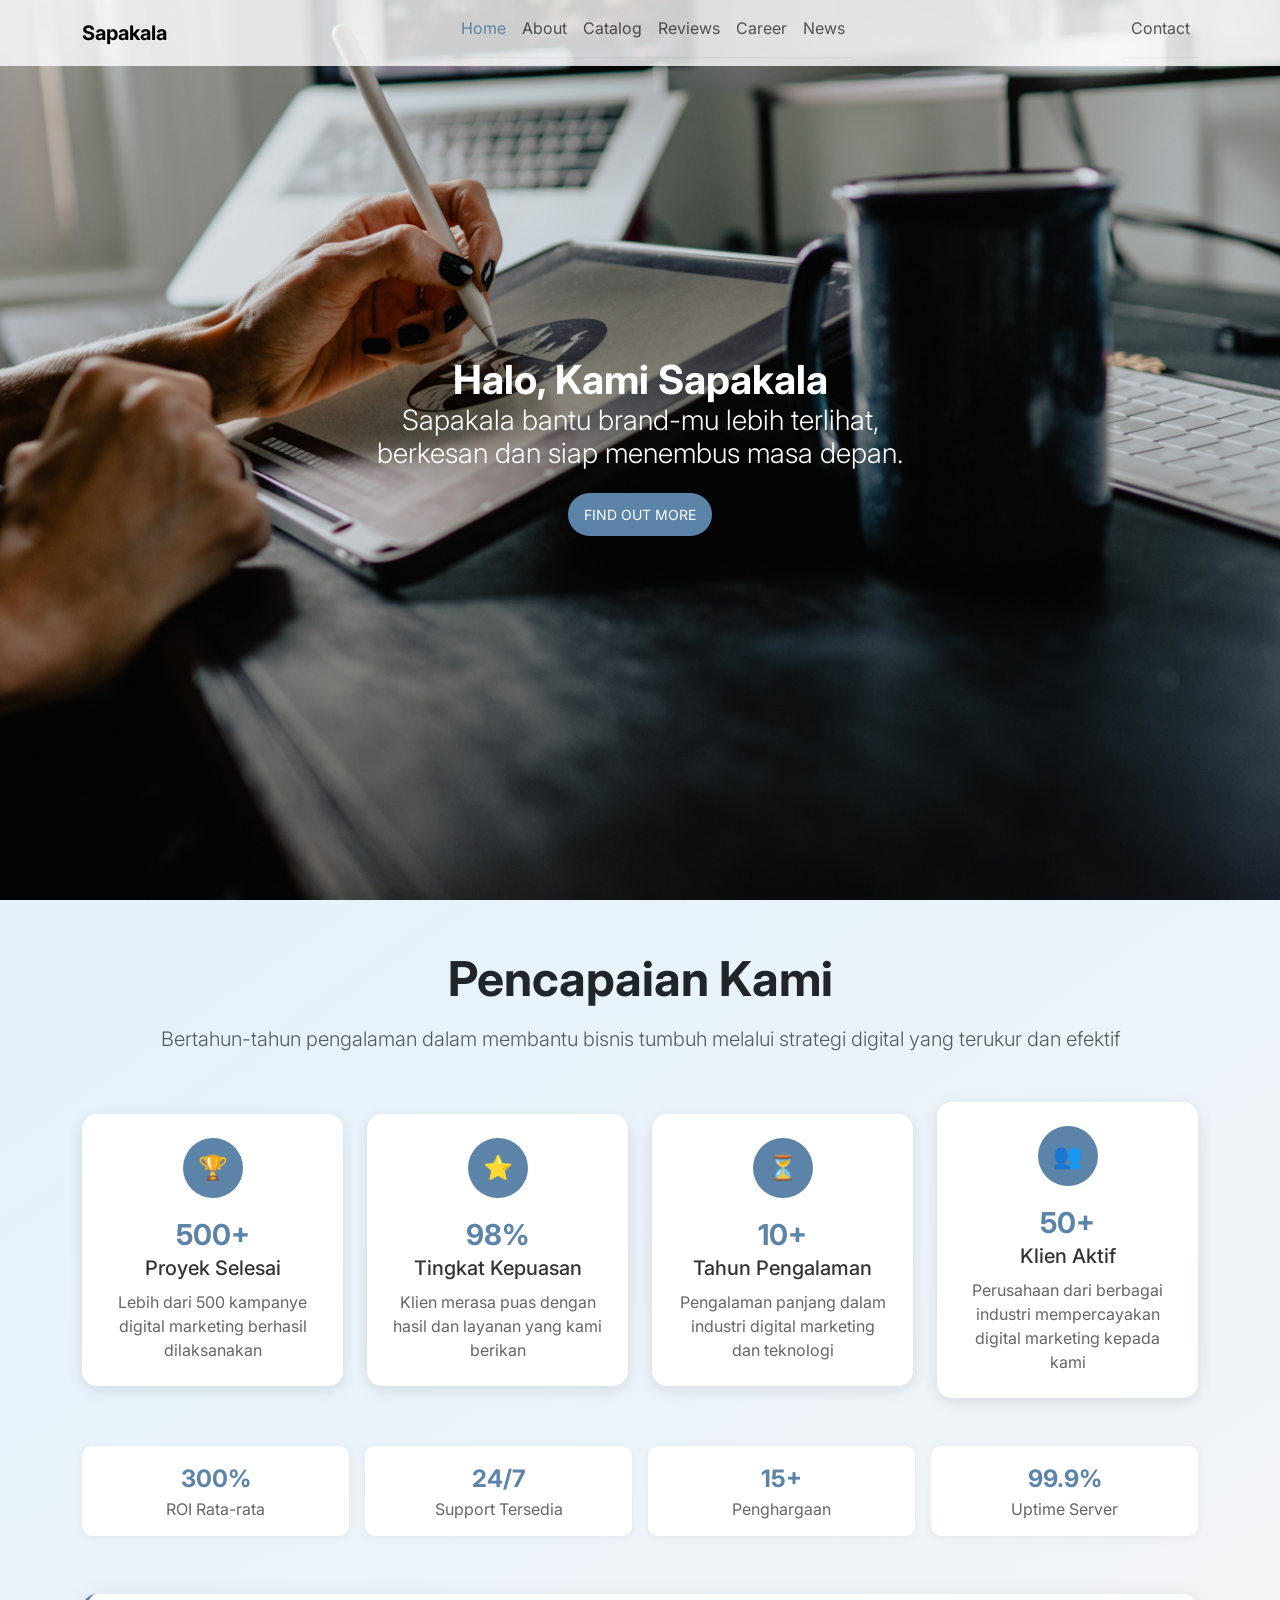
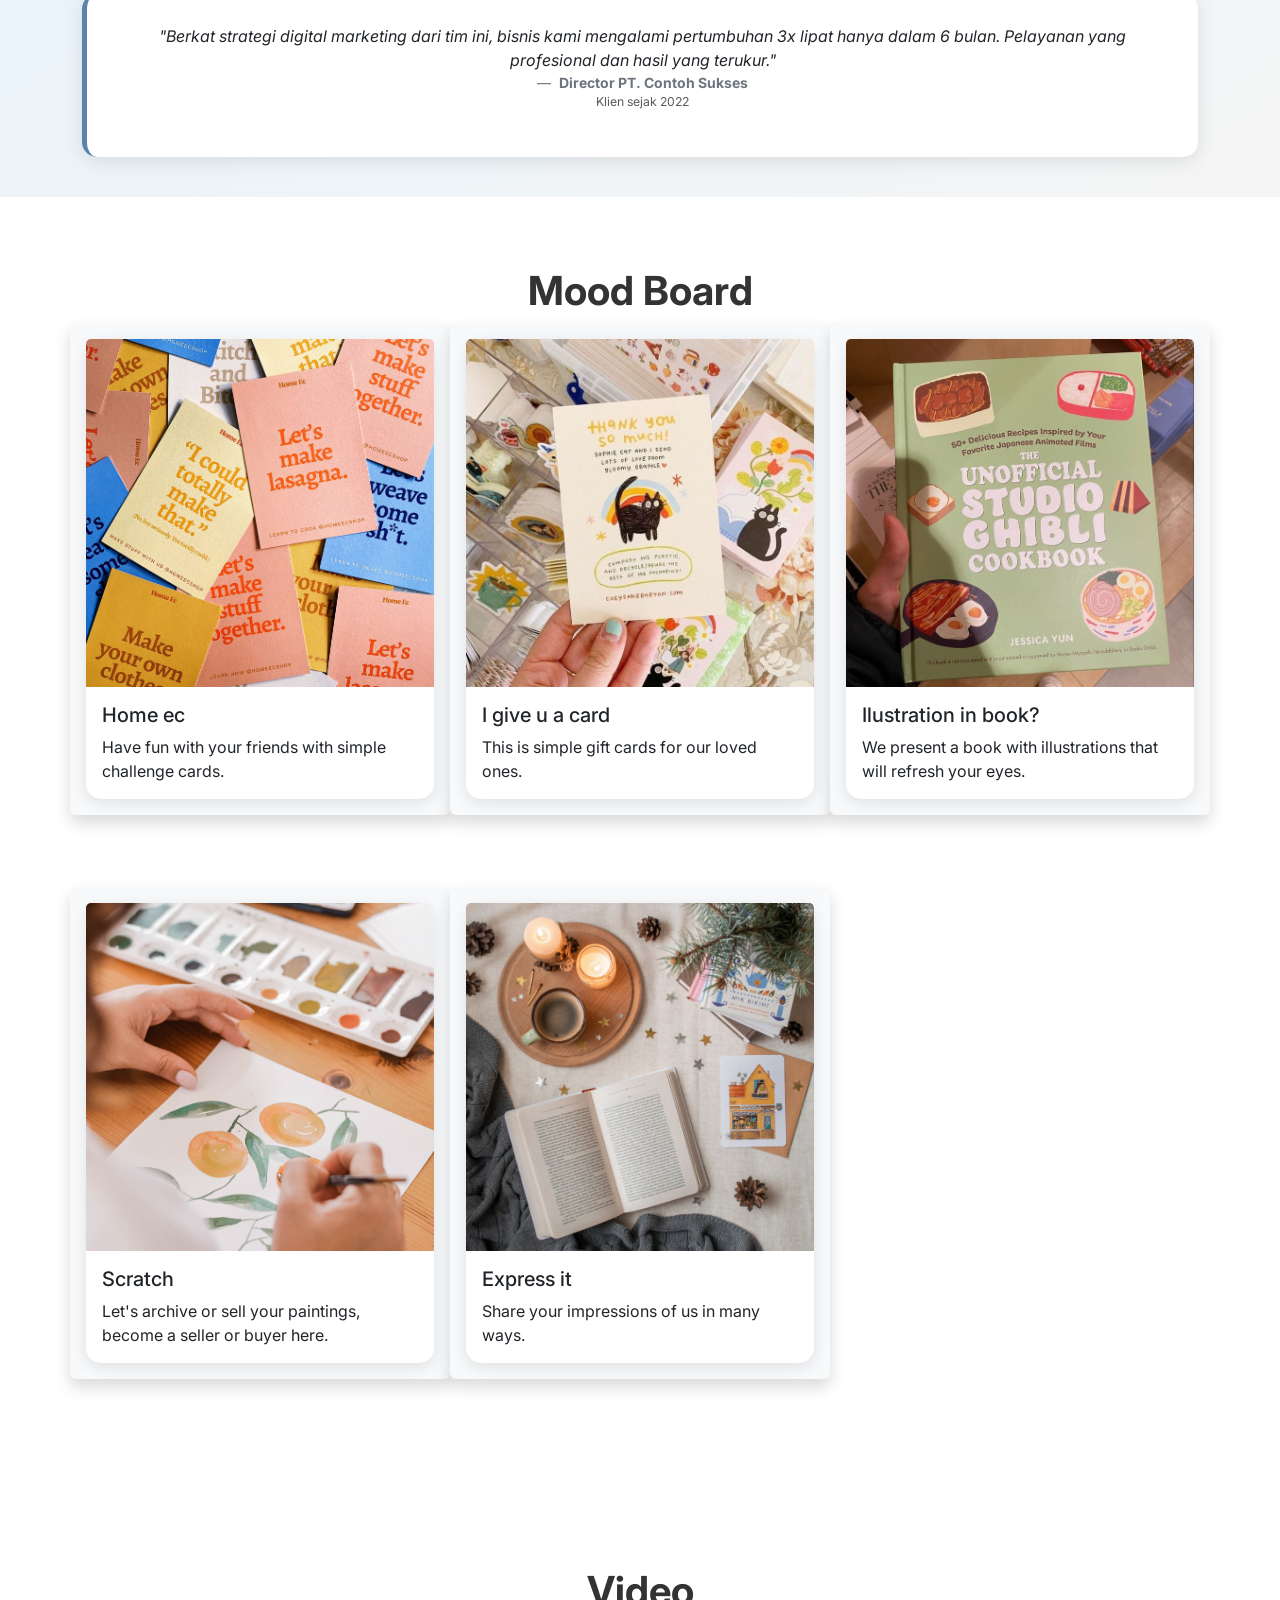
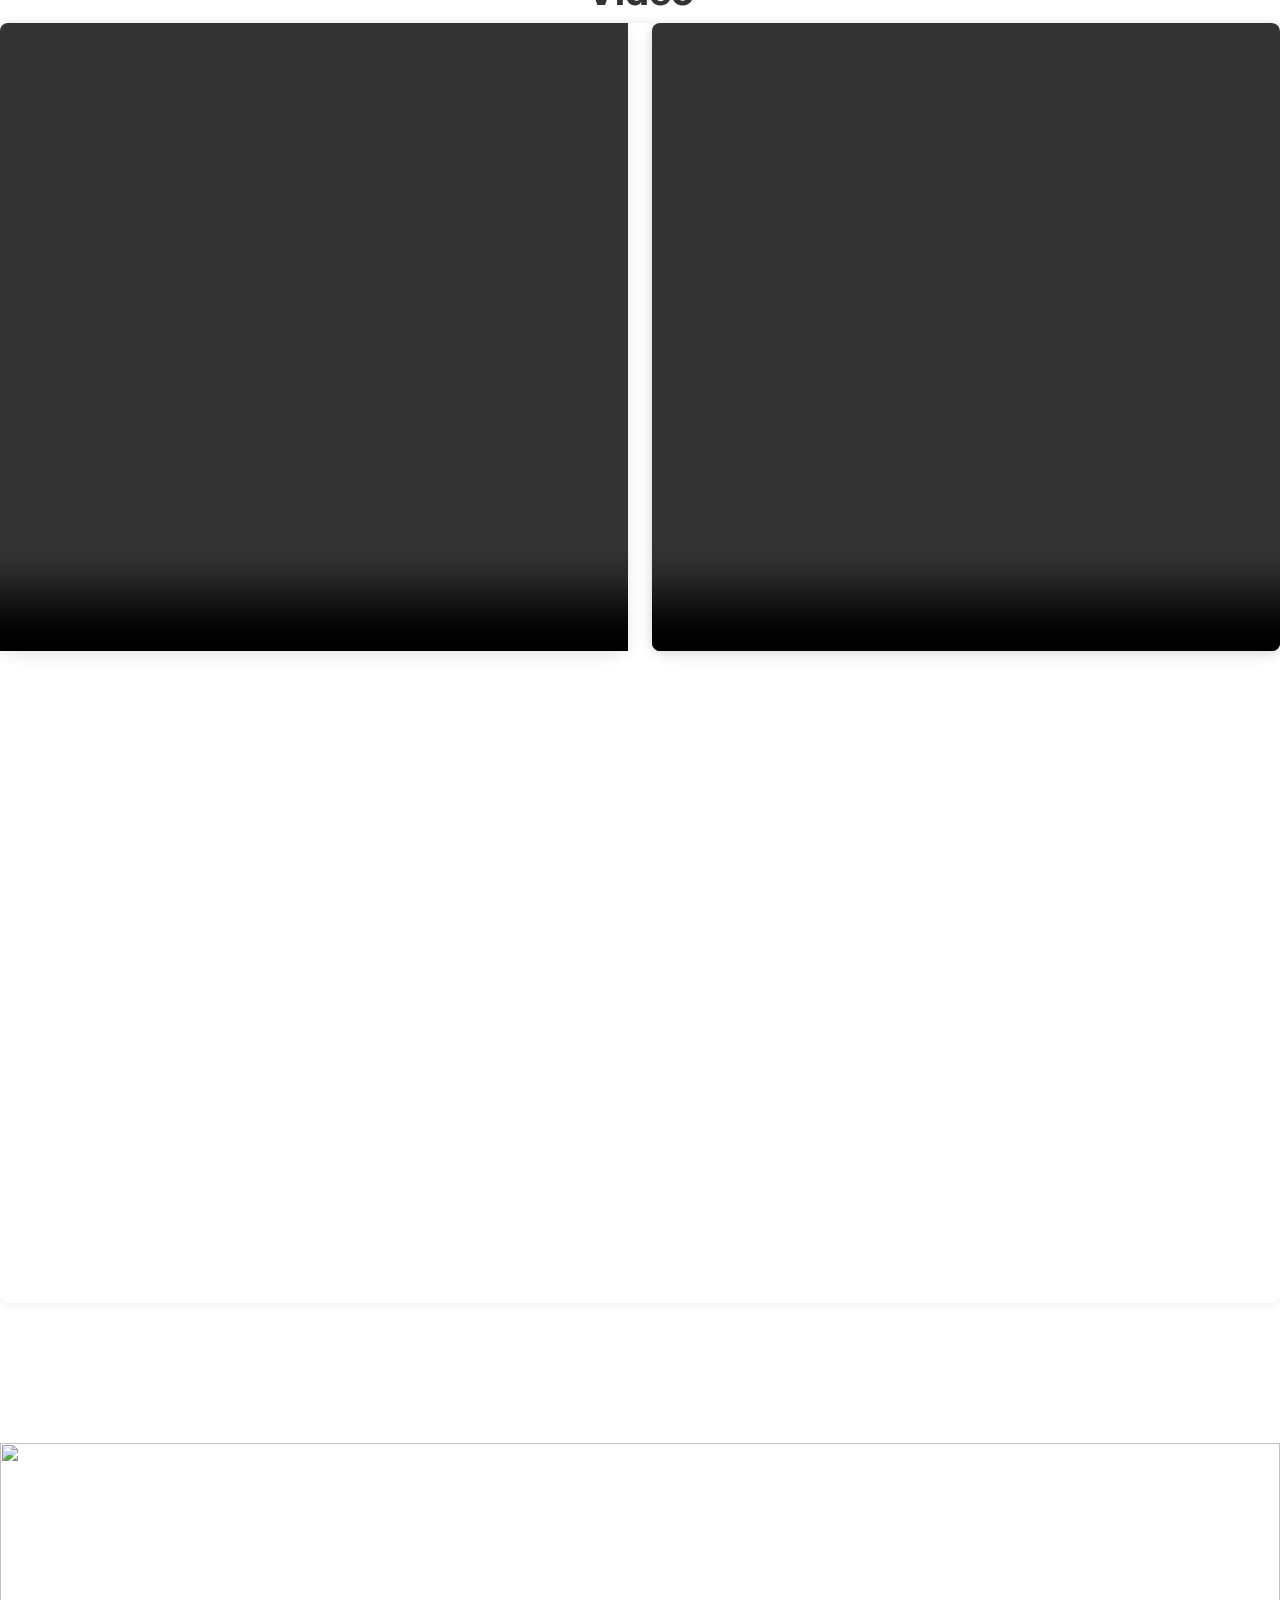
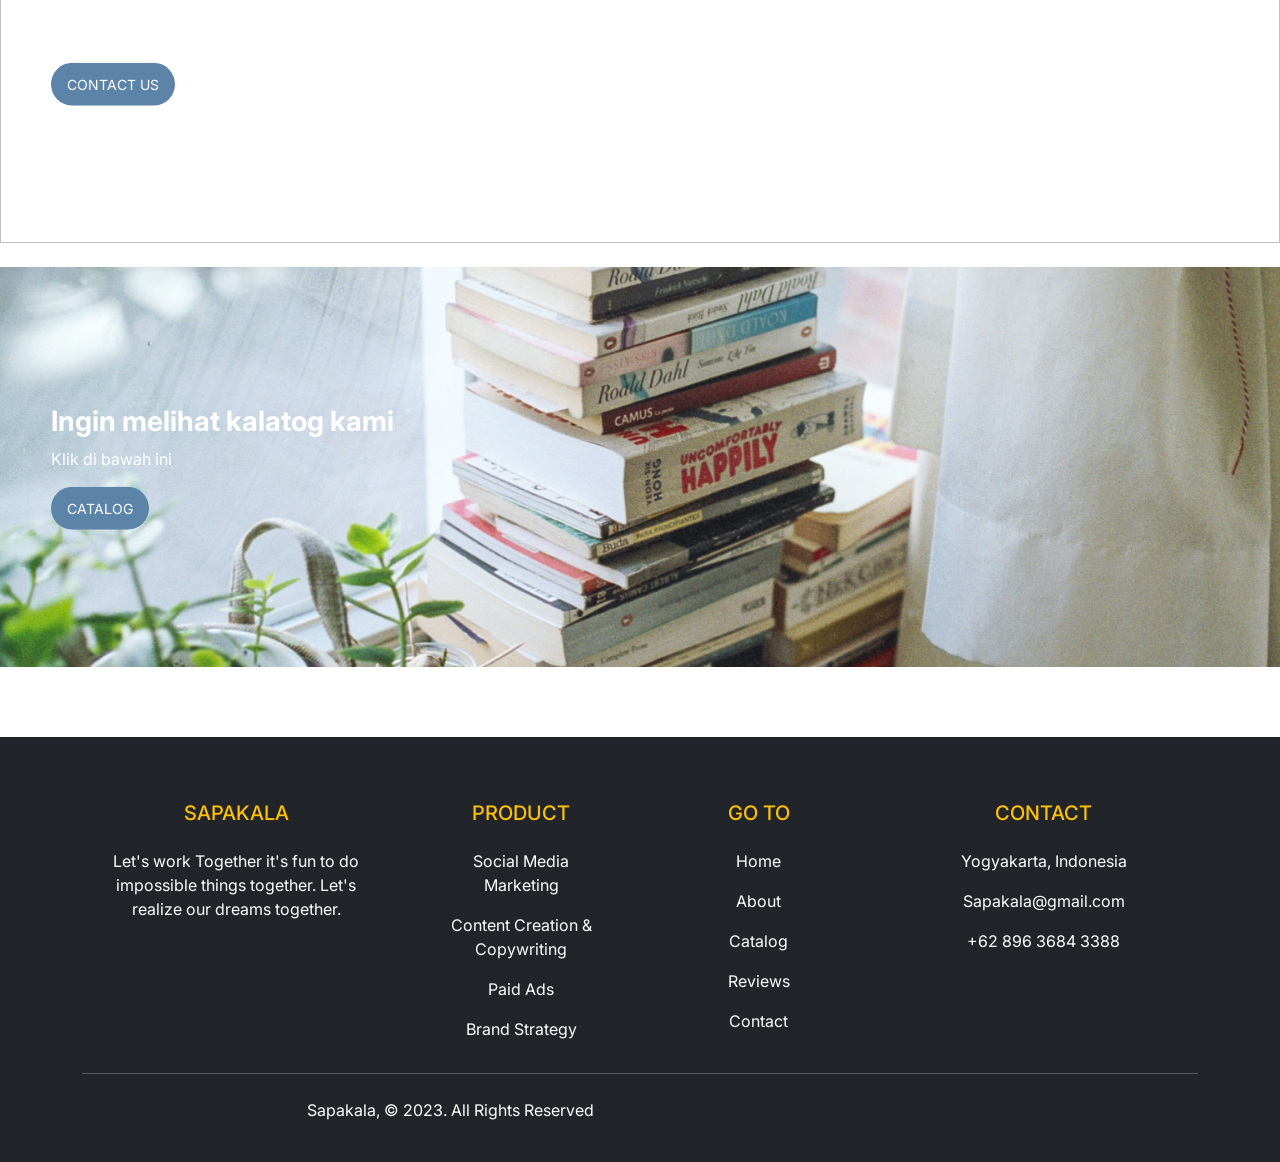
==== index.html @ ddda551f "Update index.html" ====
<!DOCTYPE html>
<html lang="en">
<head>
    <meta charset="UTF-8">
    <meta name="viewport" content="width=device-width, initial-scale=1.0">
    <title>Sapakala</title>

    <link rel="stylesheet" href="bootstrap/css/bootstrap.min.css">
    <link rel="stylesheet" href="boxicons/css/boxicons.min.css">
    <link href="https://cdn.jsdelivr.net/npm/remixicon@3.5.0/fonts/remixicon.css" rel="stylesheet">
    <link rel="stylesheet" href="style/style.css">
 </head>
<body> 

    <nav class="navbar navbar-expand-lg">
        <div class="container"> 
          <a class="navbar-brand fw-bold" href="#">Sapakala</a> 
          <button class="navbar-toggler" type="button" data-bs-toggle="collapse" data-bs-target="#navbarSupportedContent" aria-controls="navbarSupportedContent" aria-expanded="false" aria-label="Toggle navigation">
            <span class="navbar-toggler-icon"></span>
          </button>
          <div class="collapse navbar-collapse" id="navbarSupportedContent">
            <ul class="navbar-nav ms-auto mb-2 mb-lg-0">
              <li class="nav-item">
                <a class="nav-link active" aria-current="page"  href="index.html">Home</a>
              </li>          
              <li class="nav-item">
                <a class="nav-link" href="about.html">About</a>
              </li>
              <li class="nav-item">
                <a class="nav-link" href="catalog.html">Catalog</a>
              </li>
              </li>
              <li class="nav-item">
                <a class="nav-link" href="reviews.html">Reviews</a>
              </li>
              </li>
            </li>
              <li class="nav-item">
                <a class="nav-link" href="career.html">Career</a>
              </li>
            </li>
           </li>
              <li class="nav-item">
                <a class="nav-link" href="news.html">News</a>
              </li>
            </li>
            </ul>
            <ul class="navbar-nav ms-auto mb-2 mb-lg-0">
                <li class="nav-item">
                    <a class="nav-link"  href="contact.html">Contact</a>
                  </li>
            </ul>
          </div>
        </div>
      </nav>
      
    
  <section class="header-section" id="header">
    <div class="container">
      <div class="align-items-lg-center ">
        <div class="align-items-lg-center">
          <h1 class="pembuka-tittle text-center fw-bold text-white">Halo, Kami Sapakala</h>
          <p class="text-center fs-3 fw-light text-white">Sapakala bantu brand-mu lebih terlihat,<br class="d-none d-md-block" />berkesan dan siap menembus masa depan.</p>
          <a href="about.html" class="btn">find out more</a>
        </div>
      </div>
    </div>
  </section> 

    <section class="achievement-section" id="achievement">
        <div class="container">
            <div class="text-center mb-5">
                <h2 class="display-5 fw-bold text-dark mb-3">Pencapaian Kami</h2>
                <p class="lead text-muted">Bertahun-tahun pengalaman dalam membantu bisnis tumbuh melalui strategi digital yang terukur dan efektif</p>
            </div>
            <div class="row g-4 mb-5 align-items-center">
                <div class="col-lg-3 col-md-6">
                    <div class="card h-100">
                        <div class="card-body text-center p-4">
                            <div class="icon">🏆</div>
                            <div class="number">500+</div>
                            <h3 class="title h5">Proyek Selesai</h3>
                            <p class="desc card-text">Lebih dari 500 kampanye digital marketing berhasil dilaksanakan</p>
                        </div>
                    </div>
                </div>
                 <div class="col-lg-3 col-md-6">
                    <div class="card h-100">
                        <div class="card-body text-center p-4">
                            <div class="icon">⭐</div>
                            <div class="number">98%</div>
                            <h3 class="title h5">Tingkat Kepuasan</h3>
                            <p class="desc card-text">Klien merasa puas dengan hasil dan layanan yang kami berikan</p>
                        </div>
                    </div>
                </div>
                <div class="col-lg-3 col-md-6">
                    <div class="card h-100">
                        <div class="card-body text-center p-4">
                            <div class="icon">⏳</div>
                            <div class="number">10+</div>
                            <h3 class="title h5">Tahun Pengalaman</h3>
                            <p class="desc card-text">Pengalaman panjang dalam industri digital marketing dan teknologi</p>
                        </div>
                    </div>
                </div>
                <div class="col-lg-3 col-md-6">
                    <div class="card h-100">
                        <div class="card-body text-center p-4">
                            <div class="icon">👥</div>
                            <div class="number">50+</div>
                            <h3 class="title h5">Klien Aktif</h3>
                            <p class="desc card-text">Perusahaan dari berbagai industri mempercayakan digital marketing kepada kami</p>
                        </div>
                    </div>
                </div>
            </div>
 <div class="row g-3 mb-5">
                <div class="col-md-3 col-6">
                    <div class="stat">
                        <div class="stat-value">300%</div>
                        <div class="stat-label">ROI Rata-rata</div>
                    </div>
                </div>
                <div class="col-md-3 col-6">
                    <div class="stat">
                        <div class="stat-value">24/7</div>
                        <div class="stat-label">Support Tersedia</div>
                    </div>
                </div>
                <div class="col-md-3 col-6">
                    <div class="stat">
                        <div class="stat-value">15+</div>
                        <div class="stat-label">Penghargaan</div>
                    </div>
                </div>
                <div class="col-md-3 col-6">
                    <div class="stat">
                        <div class="stat-value">99.9%</div>
                        <div class="stat-label">Uptime Server</div>
                    </div>
                </div>
            </div>
            <div class="testimonial">
                <p class="mb-3 fst-italic">"Berkat strategi digital marketing dari tim ini, bisnis kami mengalami pertumbuhan 3x lipat hanya dalam 6 bulan. Pelayanan yang profesional dan hasil yang terukur."</p>
                <footer class="blockquote-footer">
                    <strong class="author">Director PT. Contoh Sukses</strong>
                    <div class="text-muted small">Klien sejak 2022</div>
                </footer>
            </div>
        </div>
    </section>

  <section class="moodboard-section" id="moodboard">
    <div class="container">
      <h1 class="section-tittle fw-bold ms-auto">Mood Board</h1>
      <div class="row row-cols-1 row-cols-md-3 g-4 ">
        <div class="col shadow p-3 mb-5 bg-body-tertiary rounded">
          <div class="card h-100">
            <img src="image/Its_Super_BrandingStudio_HomeEc_Logo_Design_Brand_Identity_Cards_8-2.jpg" class="card-img-top" alt="...">
            <div class="card-body">
              <h5 class="card-title">Home ec</h5>
              <p class="card-text">Have fun with your friends with simple challenge cards.</p>
            </div>
          </div>
        </div>
        <div class="col shadow p-3 mb-5 bg-body-tertiary rounded">
          <div class="card h-100">
            <img src="image/thank you.jfif" class="card-img-top" alt="...">
            <div class="card-body">
              <h5 class="card-title">I give u a card</h5>
              <p class="card-text">This is simple gift cards for our loved ones.</p>
            </div>
          </div>
        </div>
        <div class="col shadow p-3 mb-5 bg-body-tertiary rounded">
          <div class="card h-100">
            <img src="image/unofficial studio ghibli cook book _).jfif" class="card-img-top" alt="...">
            <div class="card-body">
              <h5 class="card-title">Ilustration in book?</h5>
              <p class="card-text">We present a book with illustrations that will refresh your eyes.</p>
            </div>
          </div>
        </div>
        <div class="col shadow p-3 mb-5 bg-body-tertiary rounded">
          <div class="card h-100">
            <img src="image/sincerely-media-s3tPywNsLSo-unsplash.jpg" class="card-img-top" alt="...">
            <div class="card-body">
              <h5 class="card-title">Scratch</h5>
              <p class="card-text">Let's archive or sell your paintings, become a seller or buyer here.</p>
            </div>
          </div>
        </div>
        <div class="col shadow p-3 mb-5 bg-body-tertiary rounded">
          <div class="card h-100">
            <img src="image/olesia-buyar-ZD03qVhBJZg-unsplash.jpg" class="card-img-top" alt="...">
            <div class="card-body">
              <h5 class="card-title">Express it</h5>
              <p class="card-text">Share your impressions of us in many ways.</p>
            </div>
          </div>
        </div>
      </div>
    </div>
  </section>

<section class="Video-section" id="video">
     <h1 class= "fw-bold"> Video</h1>
    <div class="video-container">
    <div class="row row-cols-md-2">
    <div class="col">
    <div class="card h-100">
            <video controls>
                <source src="video/1101.mp4" type="video/mp4">  <!-- Ini adalah src untuk file lokal -->
                Your browser does not support the video tag.
            </video>
          </div>
        </div>
    <div class="col">
    <div class="card h-100">
        <div class="video-container">
            <video controls>
                <source src="video/1104 (1).mp4" type="video/mp4"><!-- Ini adalah src untuk file lokal -->
                Your browser does not support the video tag.
            </video>
        </div>
          </div>
    </div>
</section>
    
  <section class="banner-container">
    <div class="banner">
      <img src="image/dan-farrell-fT49QnFucQ8-unsplash.jpg" alt="">
      <div class="content">
        <h3 class="text-center text-white fw-bold ">Apakah ingin bergabung dengan kami</h3>
        <p class="text-white">Klik di bawah ini untuk menghubungi kami</p>
        <a href="contact.html" class="btn">contact us</a>
      </div>
    </div>
        
    <div class="banner">
      <img src="image/florencia-viadana-1J8k0qqUfYY-unsplash.jpg" alt="">
      <div class="content">
        <h3 class="text-center text-white fw-bold">Ingin melihat kalatog kami</h3>
        <p class="text-white">Klik di bawah ini</p>
        <a href="catalog.html" class="btn">Catalog</a>
      </div>
    </div>
        
  </section>


       <footer class="bg-dark text-white pt-5 pb-4">
        <div class="container text-center text-md-left">
          <div class="row text-center text-md-left">
            <div class="col-md-3 col-lg-3 col-xl-3 mx-auto mt-3">
              <h5 class="text-uppercase mb-4 font-weight-bold text-warning">Sapakala</h5>
              <p>Let's work Together
                it's fun to do impossible things together. Let's realize our dreams together.</p>
            </div>
            <div class="col-md-2 col-lg-2 col-lx-2 mx-auto mt-3">
              <h5 class="text-uppercase mb-4 font-weight-bold text-warning">Product</h5>
              <p>
                <a href="#" class="text-white" style="text-decoration: none;">Social Media Marketing</a>
              </p>
              <p>
                <a href="#" class="text-white" style="text-decoration: none;">Content Creation & Copywriting</a>
              </p>
              <p>
                <a href="#" class="text-white" style="text-decoration: none;">Paid Ads</a>
              </p>
              <p>
                <a href="#" class="text-white" style="text-decoration: none;">Brand Strategy
</a>
              </p>
            </div>
            <div class="col-md-3 col-lg-2 col-xl-2 mx-auto mt-3">
              <h5 class="text-uppercase mb-4 font-weight-bold text-warning">Go To</h5>
              <p>
                <a href="index.html" class="text-white" style="text-decoration: none;">Home</a>
              </p>
              <p>
                <a href="about.html" class="text-white" style="text-decoration: none;">About</a>
              </p>
              <p>
                <a href="catalog.html" class="text-white" style="text-decoration: none;">Catalog</a>
              </p>
              <p>
                <a href="reviews.html" class="text-white" style="text-decoration: none;">Reviews</a>
              </p>
              <p>
                <a href="contact.html" class="text-white" style="text-decoration: none;">Contact</a>
              </p>
            </div>
            <div class="col-md-4 col-lg-3 col-xl-3 mx-auto mt-3">
              <h5 class="text-uppercase mb-4 font-weight-bold text-warning">contact</h5>
              <p> 
                <i class="ri-home-4-line"></i> Yogyakarta, Indonesia
              </p>
              <p> 
                <i class="ri-mail-line"></i> Sapakala@gmail.com
              </p>
              <p> 
                <i class="ri-phone-line"></i> +62 896 3684 3388
              </p>
            </div>
          </div>
          <hr class="mb-4">
          <div class="row align-items-center">
            <div class="col-md-7 col-lg-8">
              <p>Sapakala, &copy; 2023. All Rights Reserved  </p>
              </p>
            </div> 
            <div class="col-md-5 col-lg-4">
              <div class="text-center text-md-right">
                <ul class="list-unstyled list-inline">
                  <li class="list-inline-item">
                    <a href="https://www.instagram.com/cr2.raw/" class="btn-floating btn-sm text-white" style="font-size: 23px;"><i class="ri-instagram-line"></i></a>
                  </li>
                  <li class="list-inline-item">
                    <a href="https://www.youtube.com/@itsallaboutbell" class="btn-floating btn-sm text-white" style="font-size: 23px;"><i class="ri-youtube-fill"></i></a>
                  </li>
                  <li class="list-inline-item">
                    <a href="https://x.com/itsaboutjww" class="btn-floating btn-sm text-white" style="font-size: 23px;"><i class="ri-twitter-fill"></i></a>
                  </li>
                  <li class="list-inline-item">
                    <a href="https://id.pinterest.com/bellswins/" class="btn-floating btn-sm text-white" style="font-size: 23px;"><i class="ri-pinterest-fill"></i></a>
                  </li>
                </ul>
              </div>
            </div>
          </div>
        </div>
      </footer>
  

    <script src="bootstrap/js/bootstrap.bundle.min.js">

    </script>
</body>

</html>
---- style/style.css ----
@import url('https://fonts.googleapis.com/css2?family=Inter:wght@300;400;600;700&display=swap');

:root {
    --primary-color: #5B84A8; 
    --dark-color: #000000; 
    --gray-color: #DADDD8; 
    --white: #ffffff; 

    --h1-font-size: 40px;
    --h2-font-size: 32px;
    --small-font-size: 14px;
}

* {
    margin: 0;
    padding: 0;
    box-sizing: border-box;
    font-family: 'Inter', sans-serif;
}

img {
    max-width: 100%;
}

a {
    text-decoration: none;
}

section {
    padding: 70px 0;
}

section .section-title {
    font-size: var(--h2-font-size);
    font-weight: bold;
    text-transform: uppercase;
}

.btn-orange {
    background-color: var(--primary-color);
    color: white;
}

.text-orange {
    color: var(--primary-color);
}

.text-dark {
    color: var(--dark-color)
}

.fs-7 {
    font-size: var(--small-font-size);
}

.form-control:focus {
    box-shadow: none;
    border-color: var(--primary-color);
}

CSS PER SECTION 

.navbar .nav-item .nav-link:hover,
.navbar .nav-item .nav-link.active {
    color: var(--primary-color)
}

.navbar .nav-item .nav-link:hover, 
.navbar .nav-item .nav-link:active {
    color: var(--primary-color)
}

.navbar {
    background-color: rgba(255, 255, 255,0.8);
    position: fixed;
    top: 0;
    left: 0;
    right: 0;
    z-index: 9999;
}

.nav-link:hover{
    color: var(--primary-color);
}
.nav-item{
    border-bottom: 0.5px solid rgba(0,0,0,0.05);
}
.navbar .navbar-nav a::after{
    content: '';
    display: block;
    padding-bottom: 0.5rem;
    border-bottom: 0.1rem solid var(--primary-color);
    transform: scaleX(0);
    transition: 0.2s linear;
}

.navbar .navbar-nav a:hover::after{
    transform: scaleX(0.5);
}

.header-section .header-img {
    width: 90%;
}

.btn{
    padding: 10px 15px;
    background: var(--primary-color);
    color: var(--white);
    font-size :14px;
    font-weight: 500px;
    text-transform: uppercase;
    border-radius: 30px;
    transition: all .50s ease;
}

.banner-container{
    display: flex;
    flex-wrap: wrap;
    gap:1.5rem;
}

.banner-container .banner{
    flex: 1 1 40rem;
    height: 25rem;
    overflow: hidden;
    position: relative;
}

.banner-container .banner img{
    height: 100%;
    width: 100%;
    object-fit:COVER ;
}

.banner-container .banner .content {
    position: absolute;
    top: 50%; left: 4%;
    transform: translateY(-50%);
}

.banner-container .banner .contennt h3{
    font-size: 3rem;
    color: white;
}
.banner-container .banner .contennt p{
    font-size: 2rem;
    color: white;
}

.banner-container .banner:hover img{
    transform:scale(1.2) rotate(-5deg);
}

  /* Tablet */
  @media (max-width: 758px, 350px) {
    html {
      font-size: 75%;
    }
  
    .navbar .nav-item{
      position: absolute;
      top: 100%;
      right: -1000%;
      background-color: #2e1010cc;
      width: 30rem;
      height: 100vh;
      transition: 0.3s;
    }
  
    .navbar .navbar-item.active {
      right: 0;
    }
  
    .navbar .navbar-item a {
      color: var(--bg);
      display: block;
      margin: 1.5rem;
      padding: 0.5rem;
      font-size: 2rem;
    }
}

.moodboard col .card-h100{
    filter: drop-shadow(0px 15px 10px rgb(53, 53, 53));
}

.moodboard col .card-h100 :hover {
    transform: scale(1.1);
}


.awal-section {
    min-height: 100vh;
    display: flex;
    align-items: center;
    background : url(../image/awal.jpg) no-repeat;
    background-size: cover;
    background-position: center;
}

.information-container p {
    text-align: right;
}

.page-section {
    min-height: 100vh;
    display: flex;
    align-items: center;
    background: url(../image/alabaster-co-2r13qYSJEK8-unsplash.jpg) no-repeat;
    background-size: cover;
    background-position: center;
}

.page-section {
    color: #ffffff;
}

.page-section p {
    color: #DADDD8;
}

.service-section {
    min-height: 100vh;
    display: flex;
    align-items: center;
    background: url(../image/thought-catalog-UGkKSDjQKUQ-unsplash.jpg) no-repeat;
    background-size: cover;
    background-position: center;
}
.pembuka-section {
    min-height: 100vh;
    display: flex;
    align-items: center;
    background: url no-repeat;
    background-size: cover;
    background-position: center;
}

.carousel-section {
    transition: 0.6s;
}

.collection-img span {
    top: 20px;
    right: 20px;
    width: 46px;
    height: 46px;
    border-radius: 50%;
}

.header-section{
    min-height: 100vh;
    display: flex;
    align-items: center;
    background: url(../image/kelly-sikkema-Dx1b5ucschA-unsplash.jpg) no-repeat;
    background-size: cover;
    background-position: center;
}

.penutup-section{
    min-height: 100vh;
    display: flex;
    align-items: center;
    background: url(../image/kaitlyn-baker-vZJdYl5JVXY-unsplash.jpg) no-repeat;
    background-size: cover;
    background-position: center;

}

.berita-section{
    min-height: 100vh;
    display: flex;
    align-items: center;
    background: url(../image/jonathan-gong-izRQ870yJO8-unsplash.jpg) no-repeat;
    background-size: cover;
    background-position: center;
}

.achievement-section { padding: 40px 0; background: linear-gradient(to bottom right, #e3f2fd, #f5f5f5); }
        .card { border: none; border-radius: 15px; box-shadow: 0 4px 15px rgba(0,0,0,0.1); transition: all 0.3s; }
        .card:hover { transform: translateY(-5px); box-shadow: 0 8px 25px rgba(25,118,210,0.2); }
        .icon { width: 60px; height: 60px; background: #5B84A8; border-radius: 50%; color: white; display: flex; align-items: center; justify-content: center; margin: 0 auto 15px; font-size: 1.5em; }
        .number { font-size: 1.8em; font-weight: bold; color: #5B84A8; }
        .title { color: #333; margin-bottom: 10px; }
        .desc { color: #666; }
        .stat { background: white; padding: 15px; border-radius: 10px; text-align: center; box-shadow: 0 2px 10px rgba(0,0,0,0.05); margin-bottom: 10px; }
        .stat-value { font-size: 1.5em; font-weight: bold; color: #5B84A8; }
        .stat-label { color: #666; }
        .testimonial { background: white; border-radius: 15px; padding: 30px; text-align: center; box-shadow: 0 4px 20px rgba(0,0,0,0.1); border-left: 5px solid #5B84A8;}

.video-container {
            position: relative;
            padding-bottom: 100%; /* Aspect ratio 9:18 (18/9 * 100% = 200%) */
            height: 0;
            overflow: hidden;
            background-color: white;
            border-radius: 8px;
            box-shadow: 0 0 10px rgba(0,0,0,0.1);
        }

        video {
            position: absolute;
            top: 0;
            left: 0;
            width: 100%;
            height: 100%;
        }

        h1 {
            text-align: center;
            color: #333;
        }
        h2 {
            text-align: center;
            margin: 10px 0;
            font-size: 14px;
        }
        /* Media query untuk layar kecil (mobile) */
        @media (max-width: 300px) {
            .video-section {
                grid-template-columns: 1fr; /* Satu kolom (atas-bawah) di mobile */
            }
        }
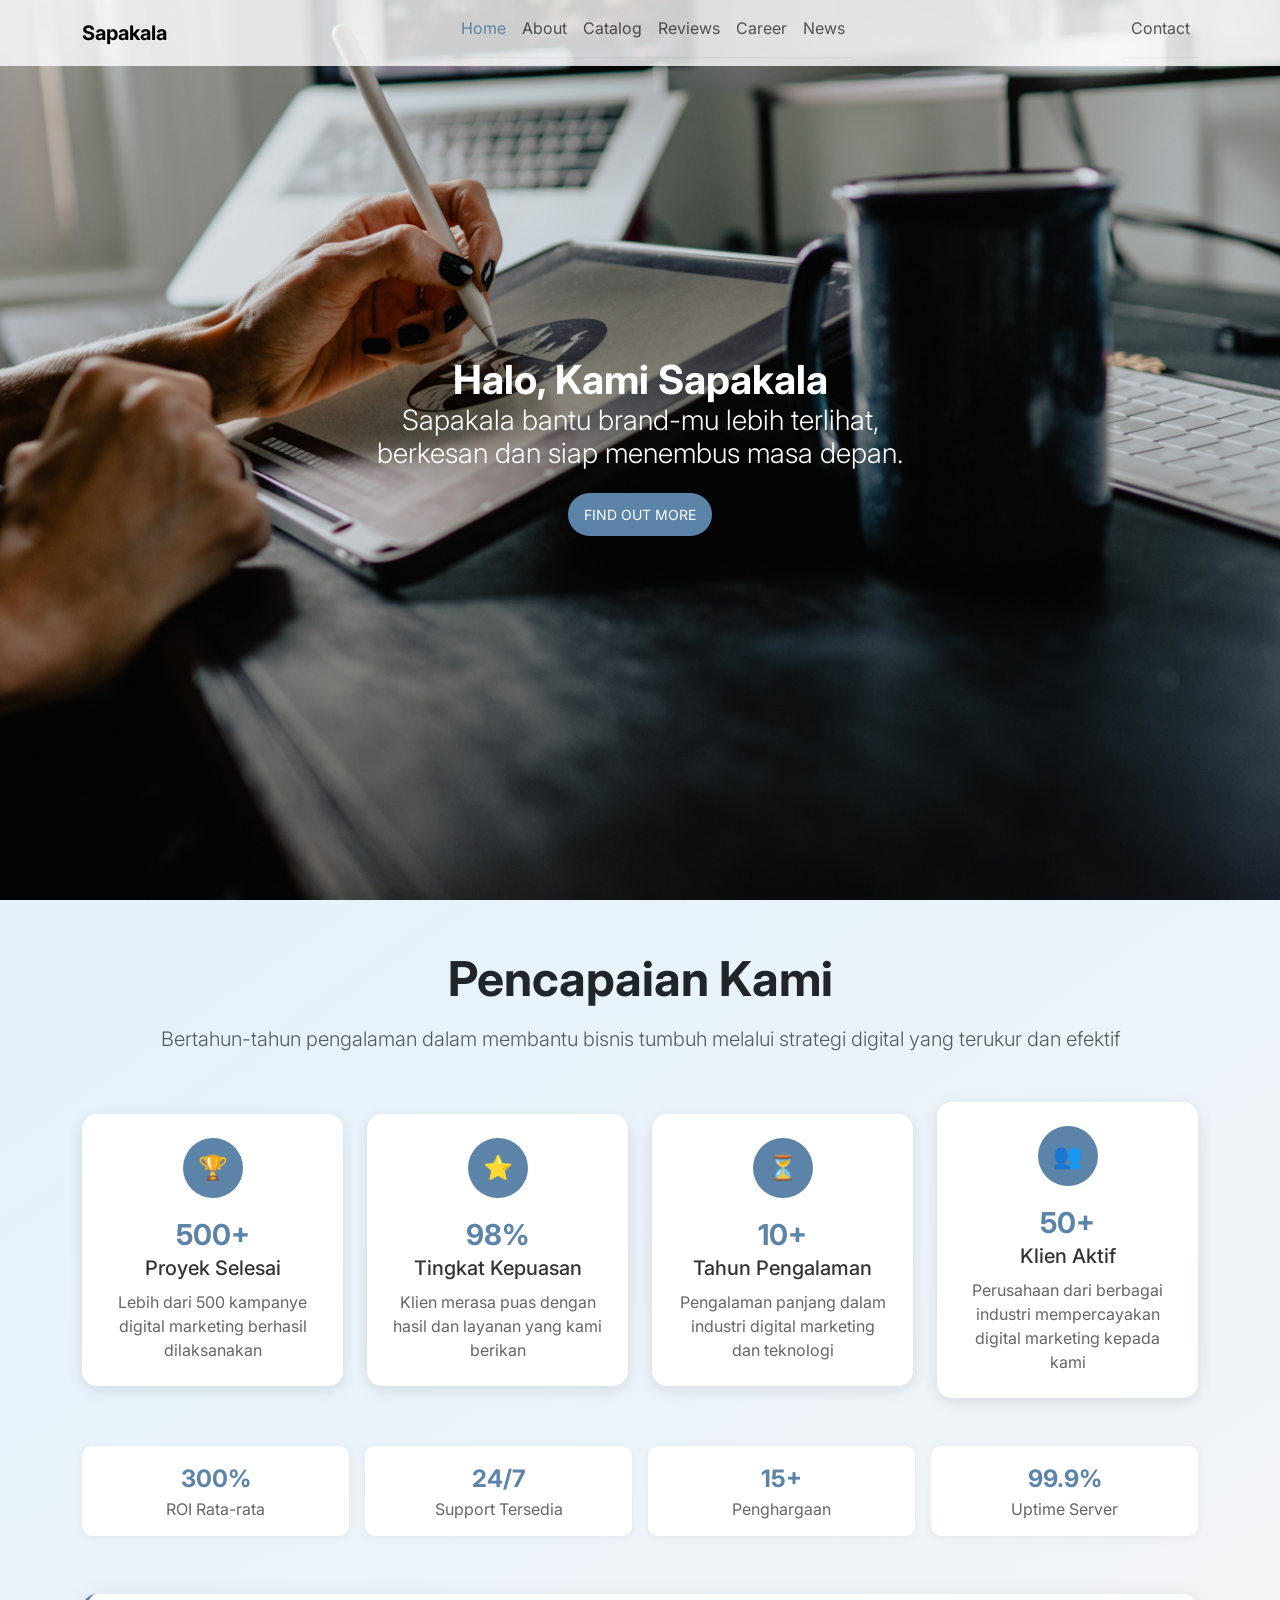
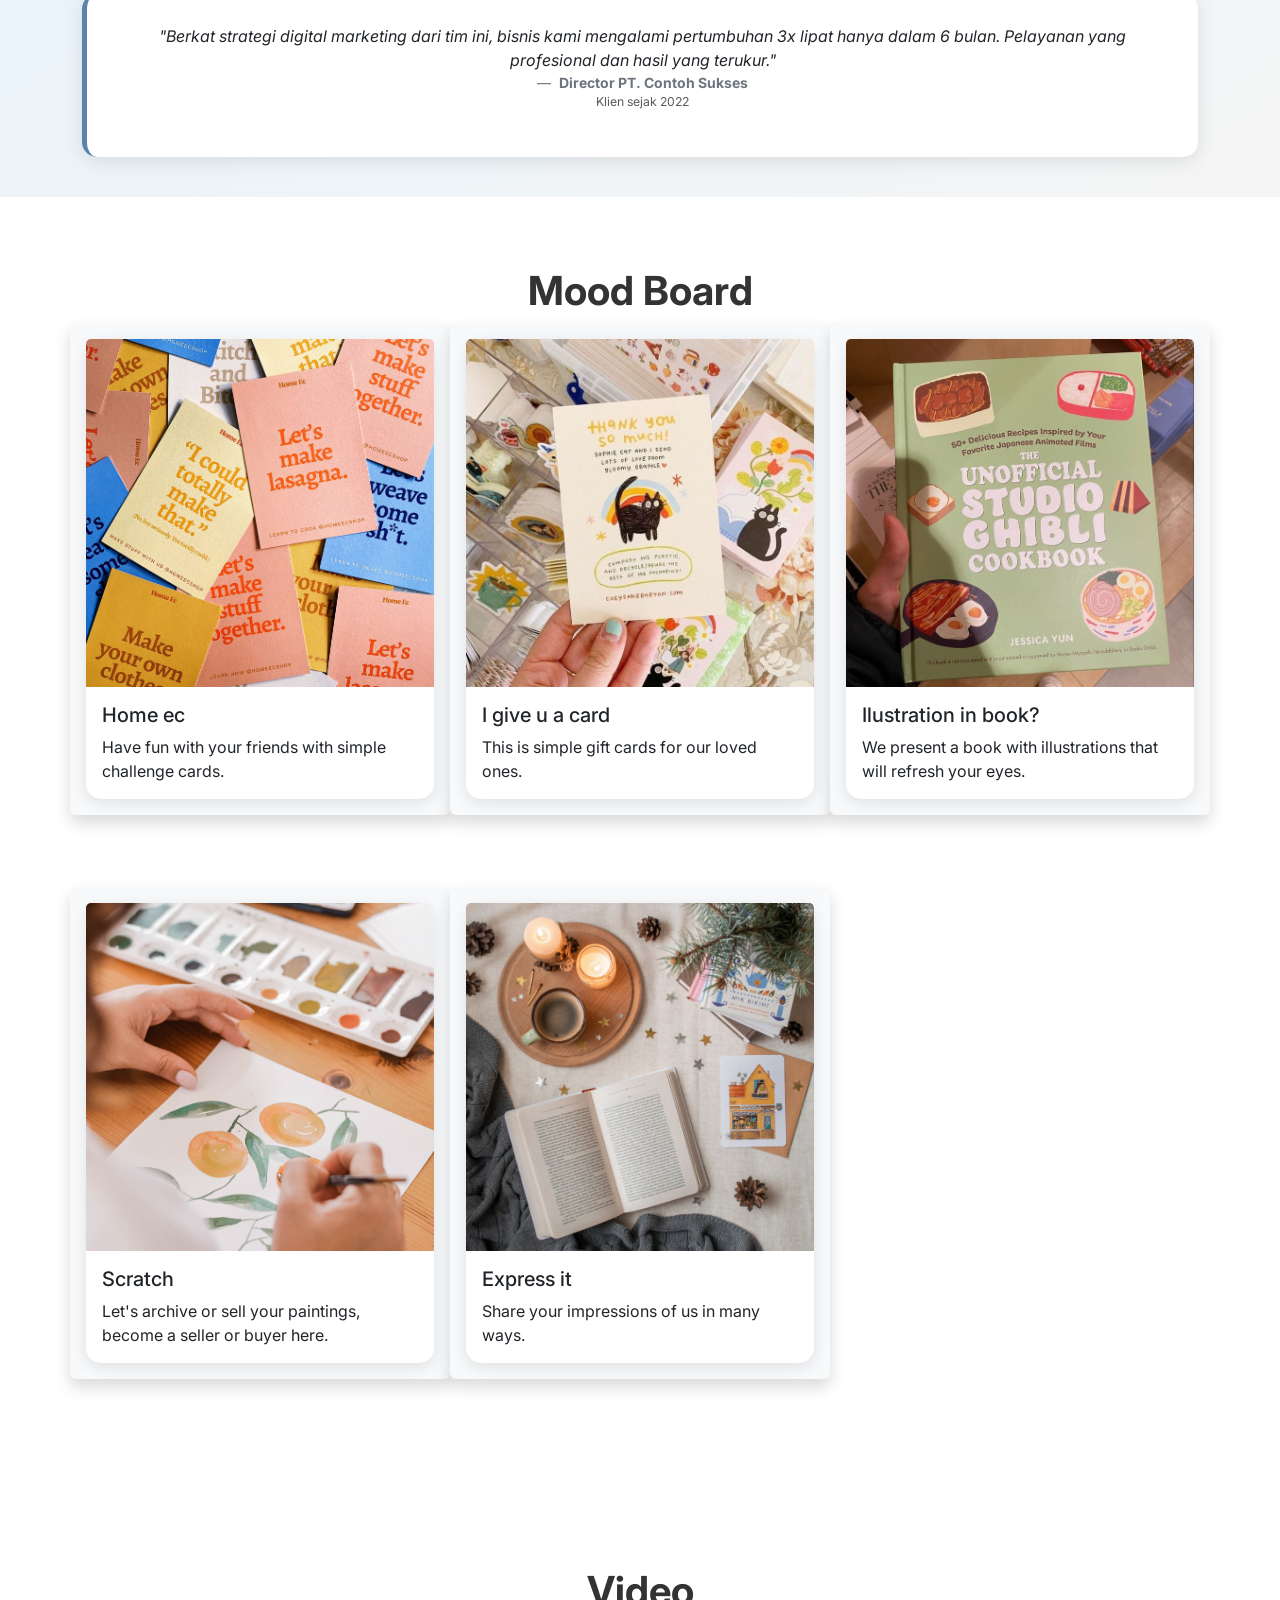
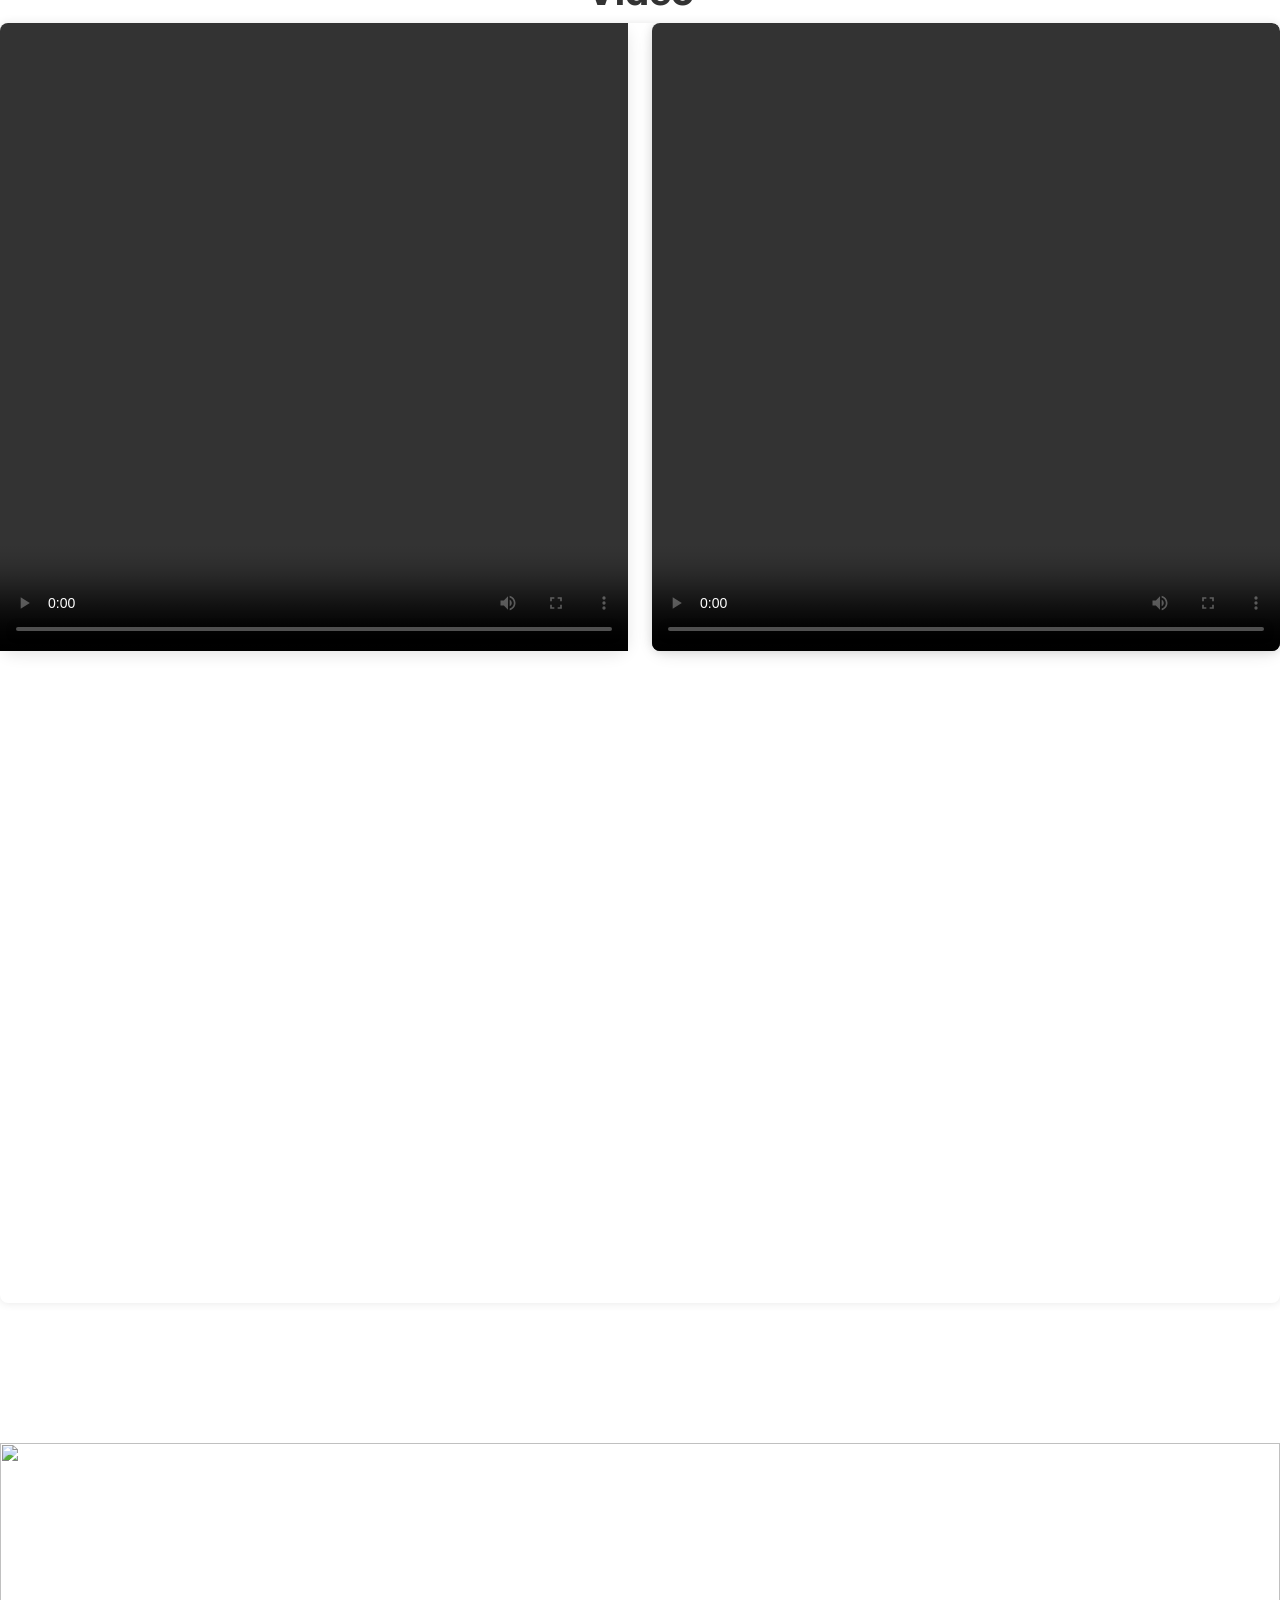
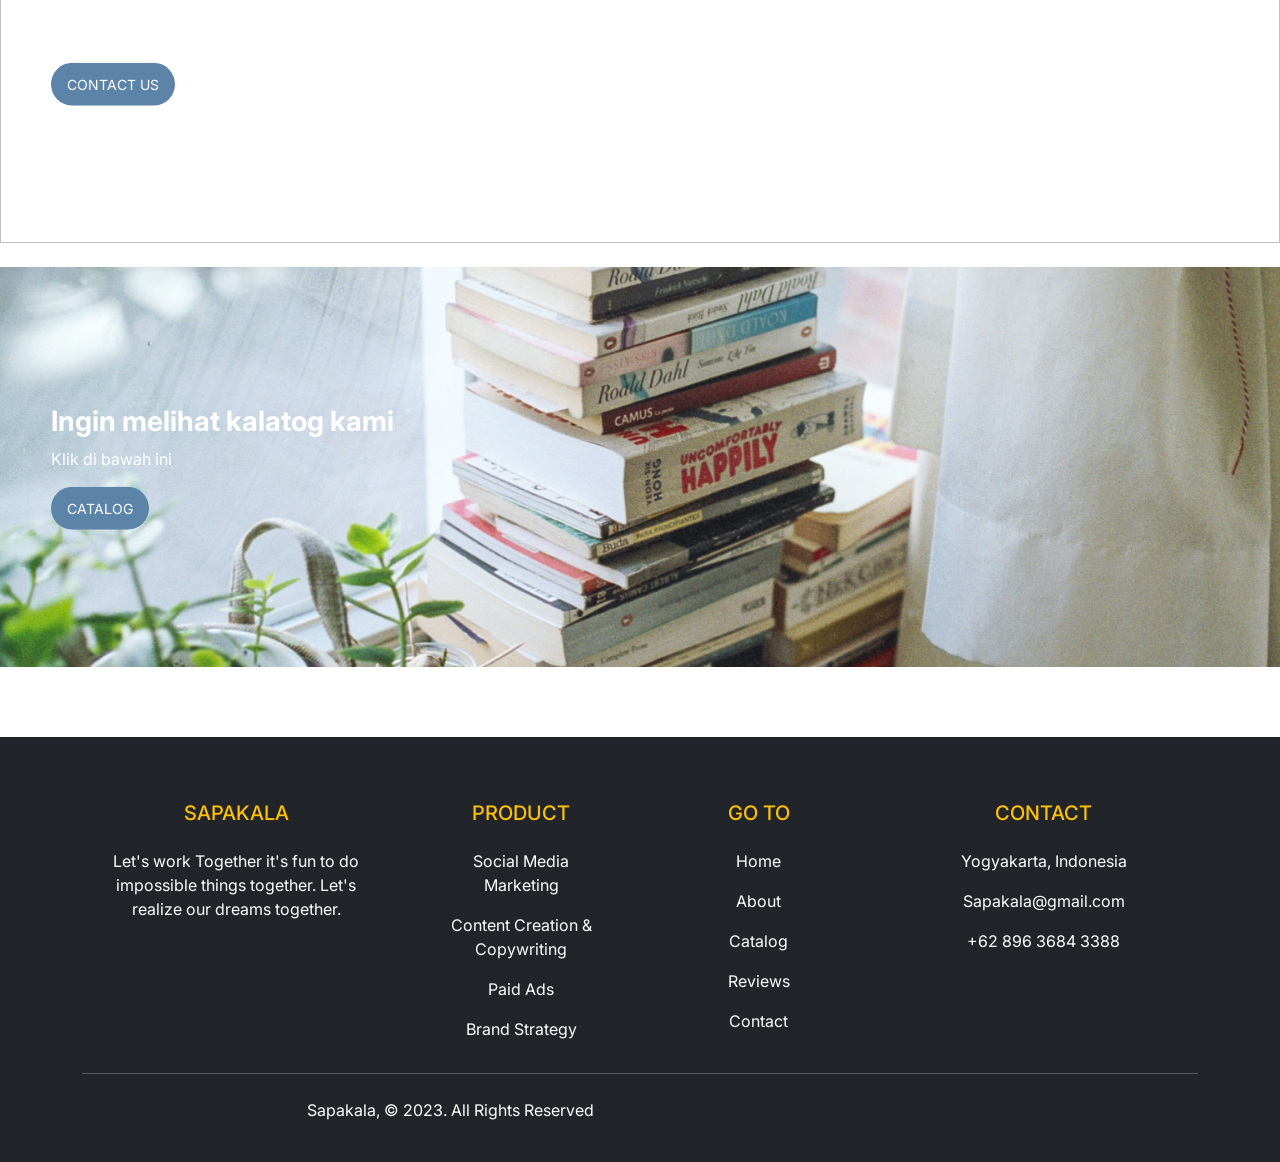
==== commit 28b14ac7: "Update index.html" ====
--- a/index.html
+++ b/index.html
@@ -250,7 +250,7 @@
   </section>
 
 
-       <footer class="bg-dark text-white pt-5 pb-4">
+      <footer class="bg-dark text-white pt-5 pb-4">
         <div class="container text-center text-md-left">
           <div class="row text-center text-md-left">
             <div class="col-md-3 col-lg-3 col-xl-3 mx-auto mt-3">
@@ -261,16 +261,16 @@
             <div class="col-md-2 col-lg-2 col-lx-2 mx-auto mt-3">
               <h5 class="text-uppercase mb-4 font-weight-bold text-warning">Product</h5>
               <p>
-                <a href="#" class="text-white" style="text-decoration: none;">Social Media Marketing</a>
-              </p>
-              <p>
-                <a href="#" class="text-white" style="text-decoration: none;">Content Creation & Copywriting</a>
-              </p>
-              <p>
-                <a href="#" class="text-white" style="text-decoration: none;">Paid Ads</a>
-              </p>
-              <p>
-                <a href="#" class="text-white" style="text-decoration: none;">Brand Strategy
+                <a href="#product" class="text-white" style="text-decoration: none;">Social Media Marketing</a>
+              </p>
+              <p>
+                <a href="#product" class="text-white" style="text-decoration: none;">Content Creation & Copywriting</a>
+              </p>
+              <p>
+                <a href="#product" class="text-white" style="text-decoration: none;">Paid Ads</a>
+              </p>
+              <p>
+                <a href="#product" class="text-white" style="text-decoration: none;">Brand Strategy
 </a>
               </p>
             </div>
@@ -315,13 +315,13 @@
               <div class="text-center text-md-right">
                 <ul class="list-unstyled list-inline">
                   <li class="list-inline-item">
-                    <a href="https://www.instagram.com/cr2.raw/" class="btn-floating btn-sm text-white" style="font-size: 23px;"><i class="ri-instagram-line"></i></a>
+                    <a href="https://www.instagram.com/bysapakala/" class="btn-floating btn-sm text-white" style="font-size: 23px;"><i class="ri-instagram-line"></i></a>
                   </li>
                   <li class="list-inline-item">
                     <a href="https://www.youtube.com/@itsallaboutbell" class="btn-floating btn-sm text-white" style="font-size: 23px;"><i class="ri-youtube-fill"></i></a>
                   </li>
                   <li class="list-inline-item">
-                    <a href="https://x.com/itsaboutjww" class="btn-floating btn-sm text-white" style="font-size: 23px;"><i class="ri-twitter-fill"></i></a>
+                    <a href="#" class="btn-floating btn-sm text-white" style="font-size: 23px;"><i class="ri-twitter-fill"></i></a>
                   </li>
                   <li class="list-inline-item">
                     <a href="https://id.pinterest.com/bellswins/" class="btn-floating btn-sm text-white" style="font-size: 23px;"><i class="ri-pinterest-fill"></i></a>
@@ -332,7 +332,6 @@
           </div>
         </div>
       </footer>
-  
 
     <script src="bootstrap/js/bootstrap.bundle.min.js">
 
@@ -362,3 +361,4 @@
 
 
 
+
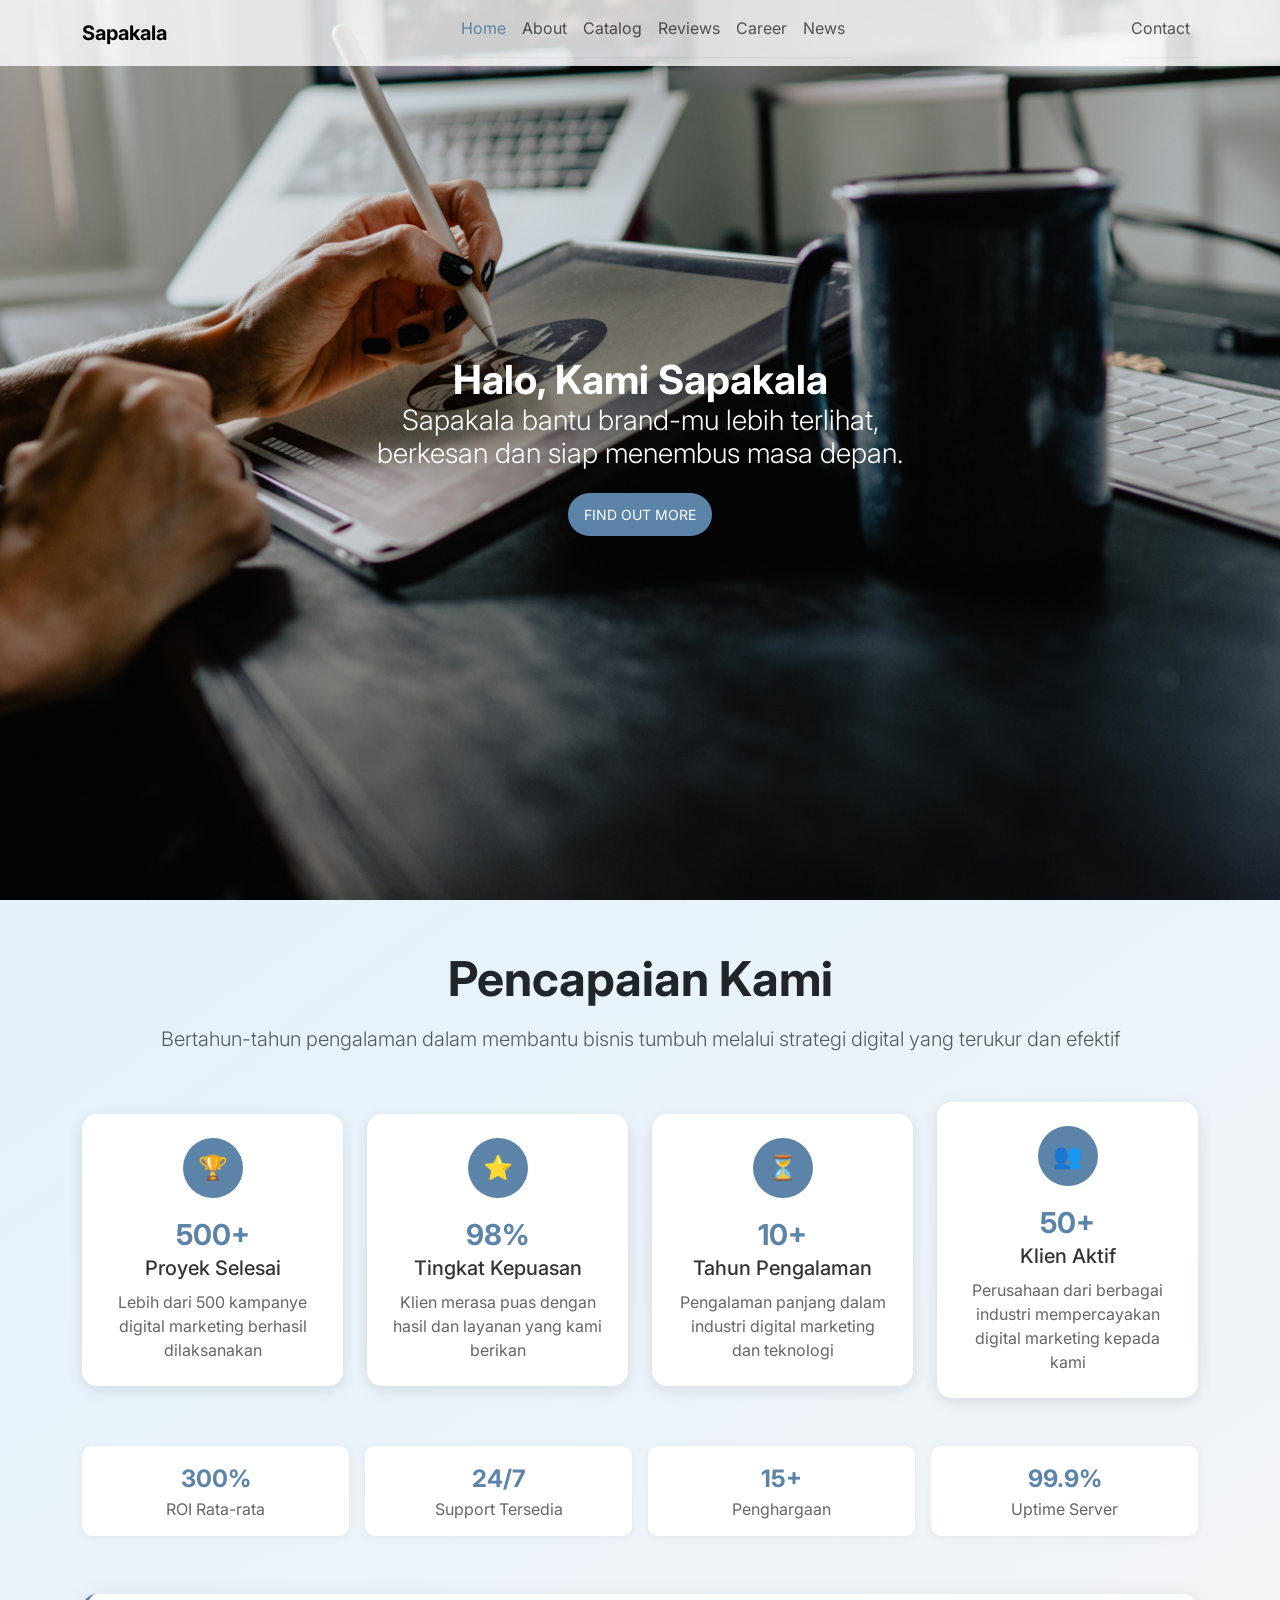
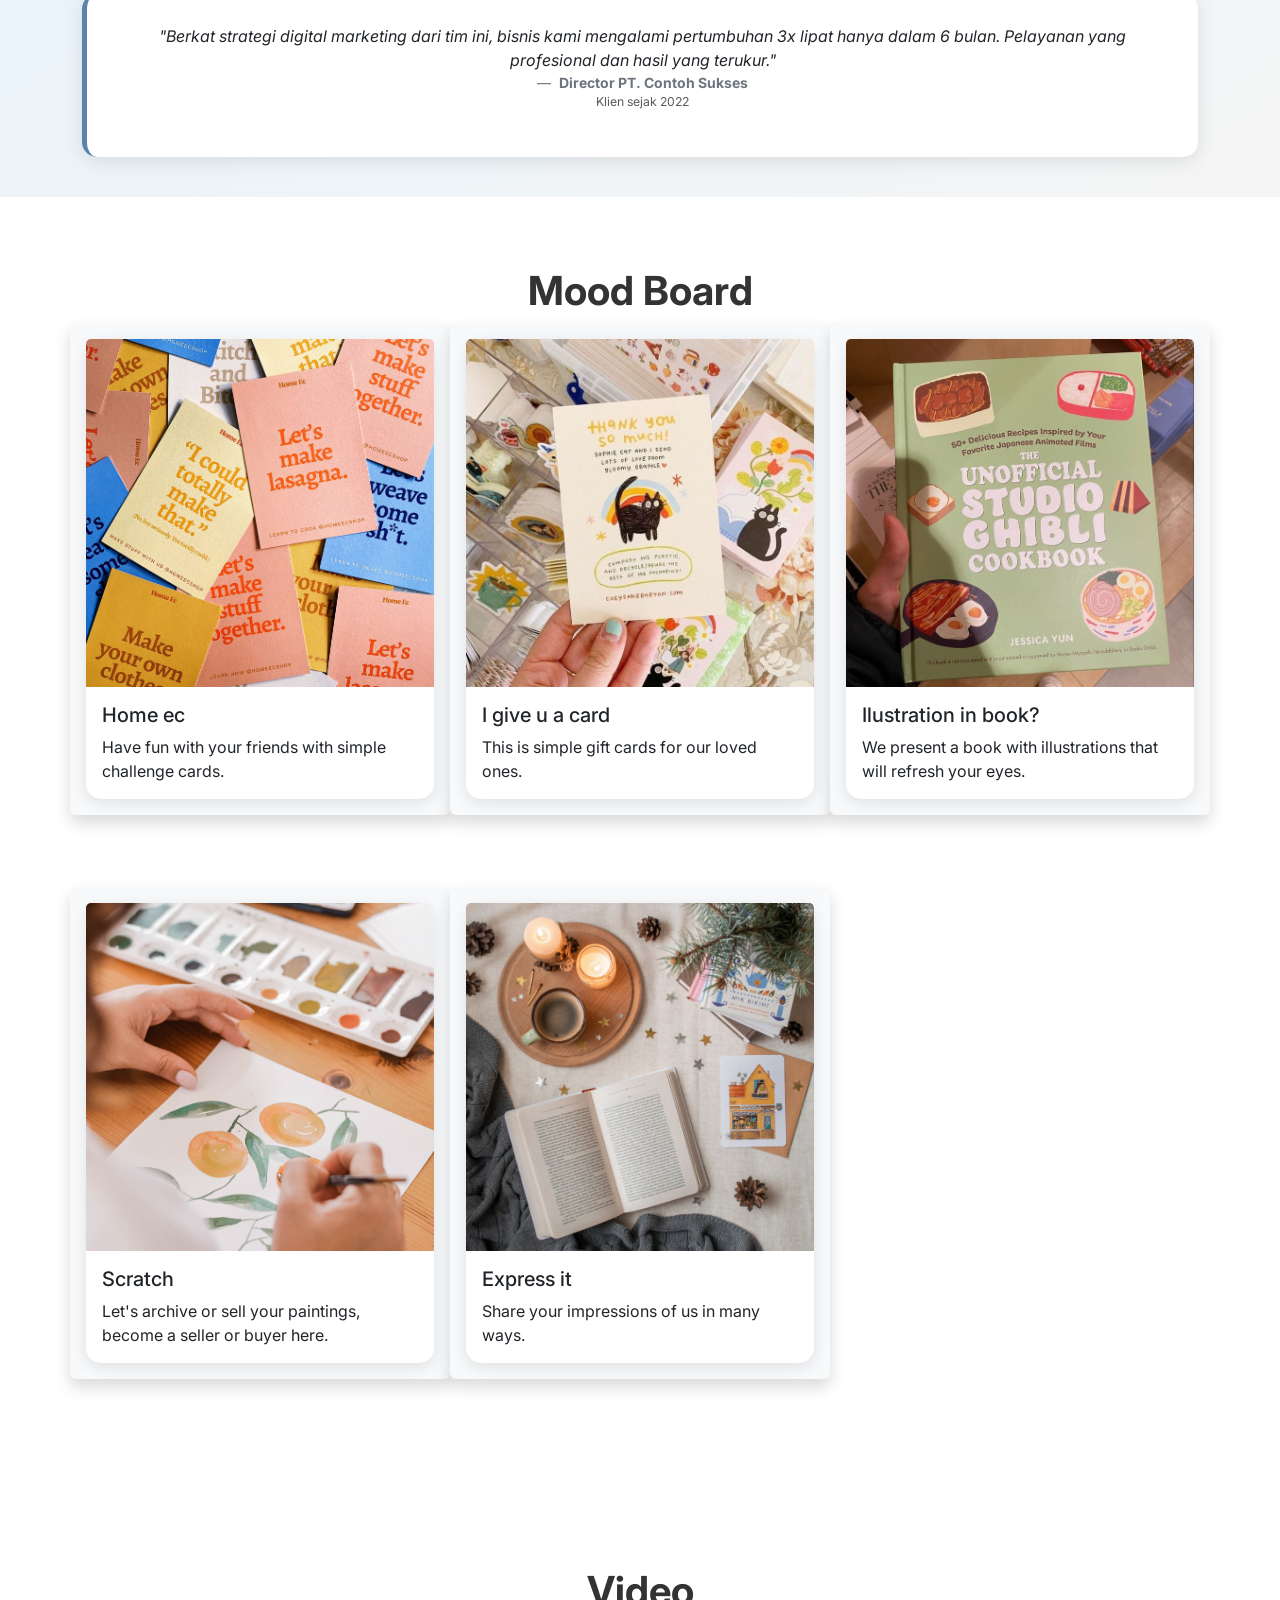
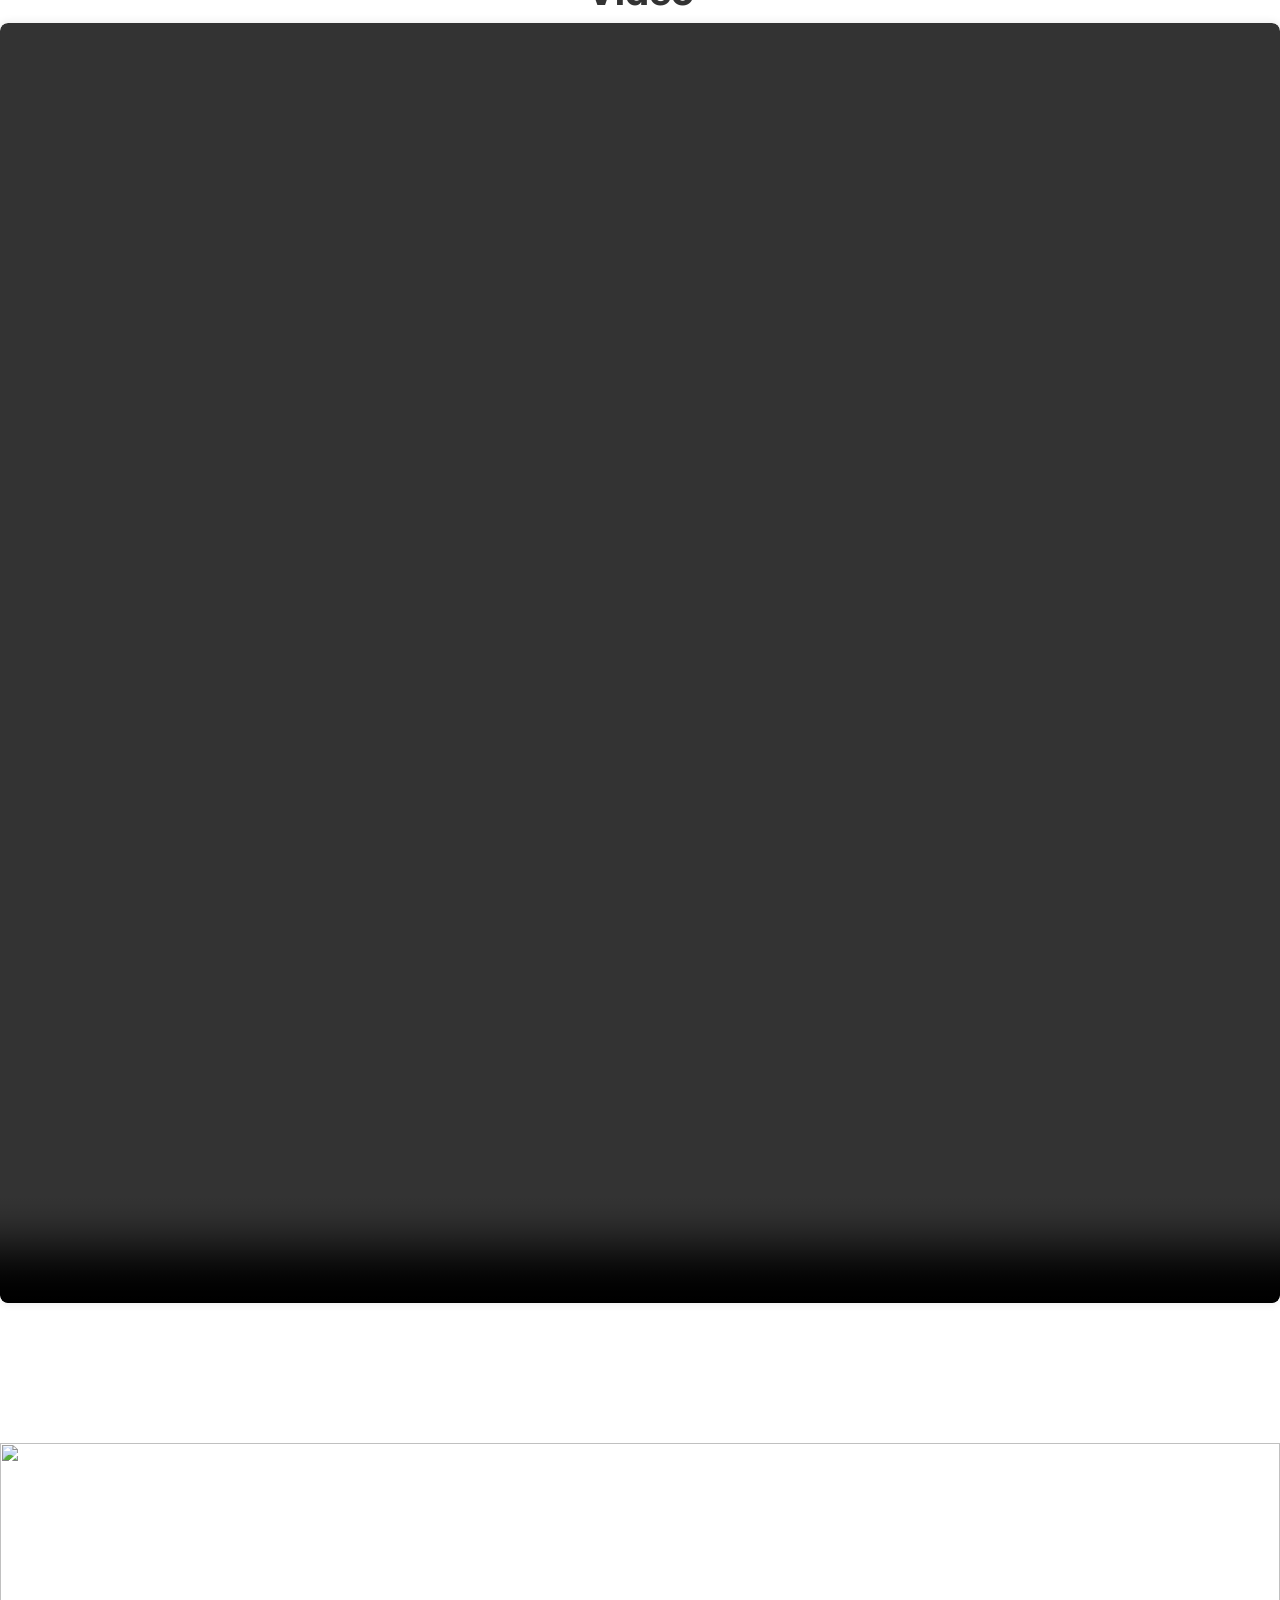
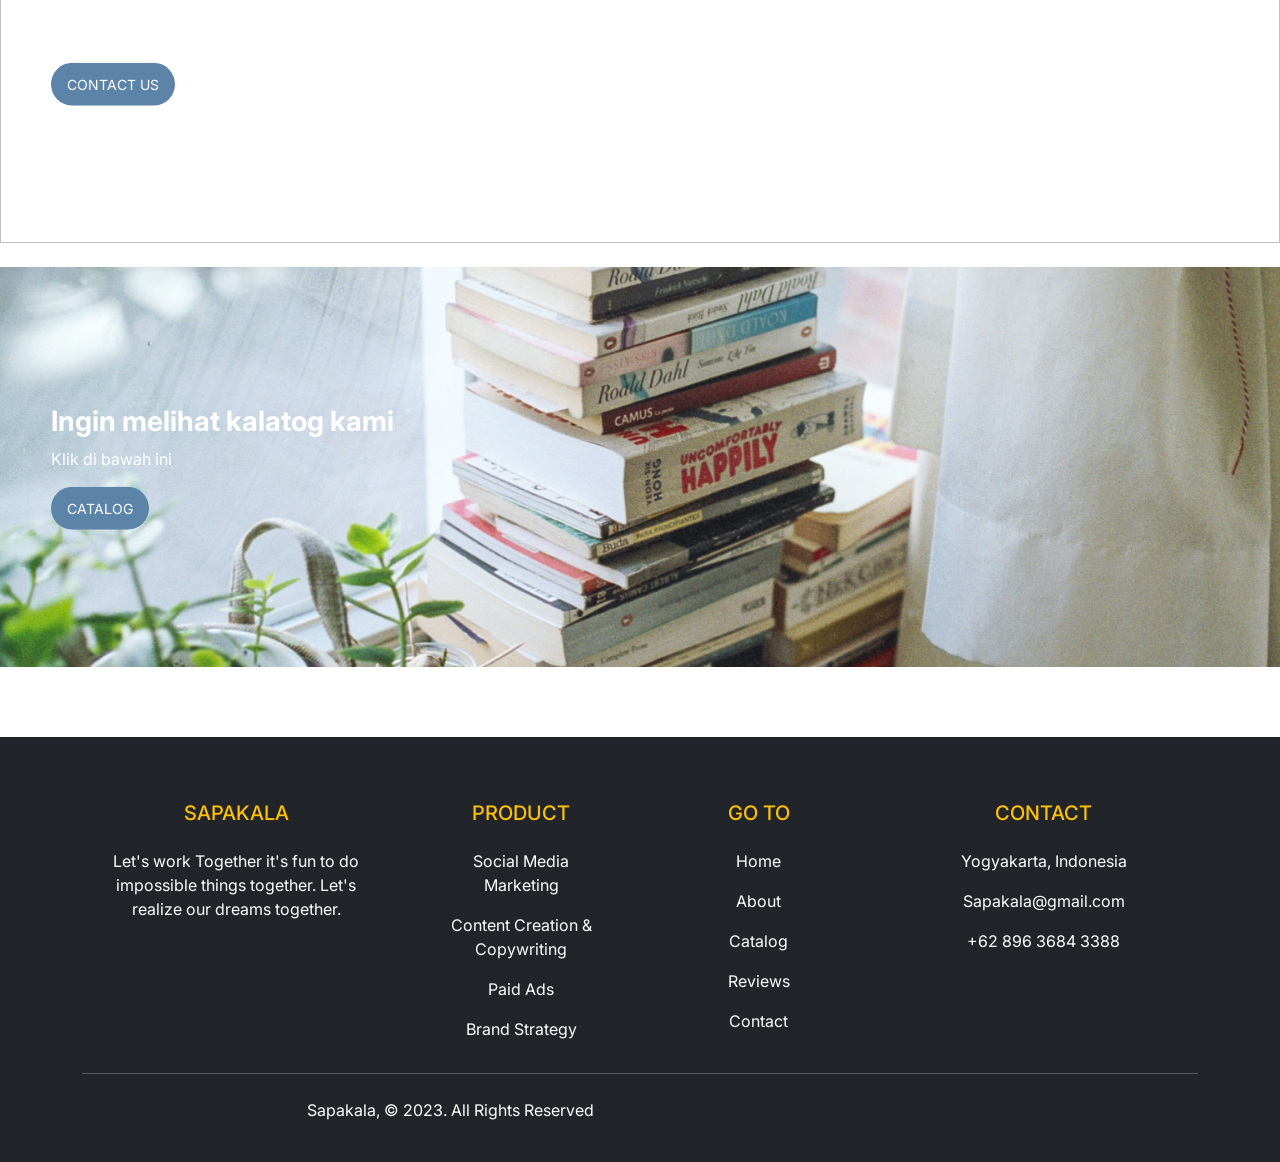
==== commit 6a6684d4: "Update index.html" ====
--- a/index.html
+++ b/index.html
@@ -207,7 +207,7 @@
 <section class="Video-section" id="video">
      <h1 class= "fw-bold"> Video</h1>
     <div class="video-container">
-    <div class="row row-cols-md-2">
+    <div class="row row-cols-md-1">
     <div class="col">
     <div class="card h-100">
             <video controls>
@@ -246,11 +246,10 @@
         <a href="catalog.html" class="btn">Catalog</a>
       </div>
     </div>
-        
   </section>
 
 
-      <footer class="bg-dark text-white pt-5 pb-4">
+  <footer class="bg-dark text-white pt-5 pb-4">
         <div class="container text-center text-md-left">
           <div class="row text-center text-md-left">
             <div class="col-md-3 col-lg-3 col-xl-3 mx-auto mt-3">
@@ -261,17 +260,16 @@
             <div class="col-md-2 col-lg-2 col-lx-2 mx-auto mt-3">
               <h5 class="text-uppercase mb-4 font-weight-bold text-warning">Product</h5>
               <p>
-                <a href="#product" class="text-white" style="text-decoration: none;">Social Media Marketing</a>
-              </p>
-              <p>
-                <a href="#product" class="text-white" style="text-decoration: none;">Content Creation & Copywriting</a>
-              </p>
-              <p>
-                <a href="#product" class="text-white" style="text-decoration: none;">Paid Ads</a>
-              </p>
-              <p>
-                <a href="#product" class="text-white" style="text-decoration: none;">Brand Strategy
-</a>
+                <a href="catalog.html" class="text-white" style="text-decoration: none;">Social Media Marketing</a>
+              </p>
+              <p>
+                <a href="catalog.html" class="text-white" style="text-decoration: none;">Content Creation & Copywriting</a>
+              </p>
+              <p>
+                <a href="catalog.html" class="text-white" style="text-decoration: none;">Paid Ads</a>
+              </p>
+              <p>
+                <a href="catalog.html" class="text-white" style="text-decoration: none;">Brand Strategy</a>
               </p>
             </div>
             <div class="col-md-3 col-lg-2 col-xl-2 mx-auto mt-3">
@@ -332,7 +330,6 @@
           </div>
         </div>
       </footer>
-
     <script src="bootstrap/js/bootstrap.bundle.min.js">
 
     </script>
@@ -362,3 +359,4 @@
 
 
 
+
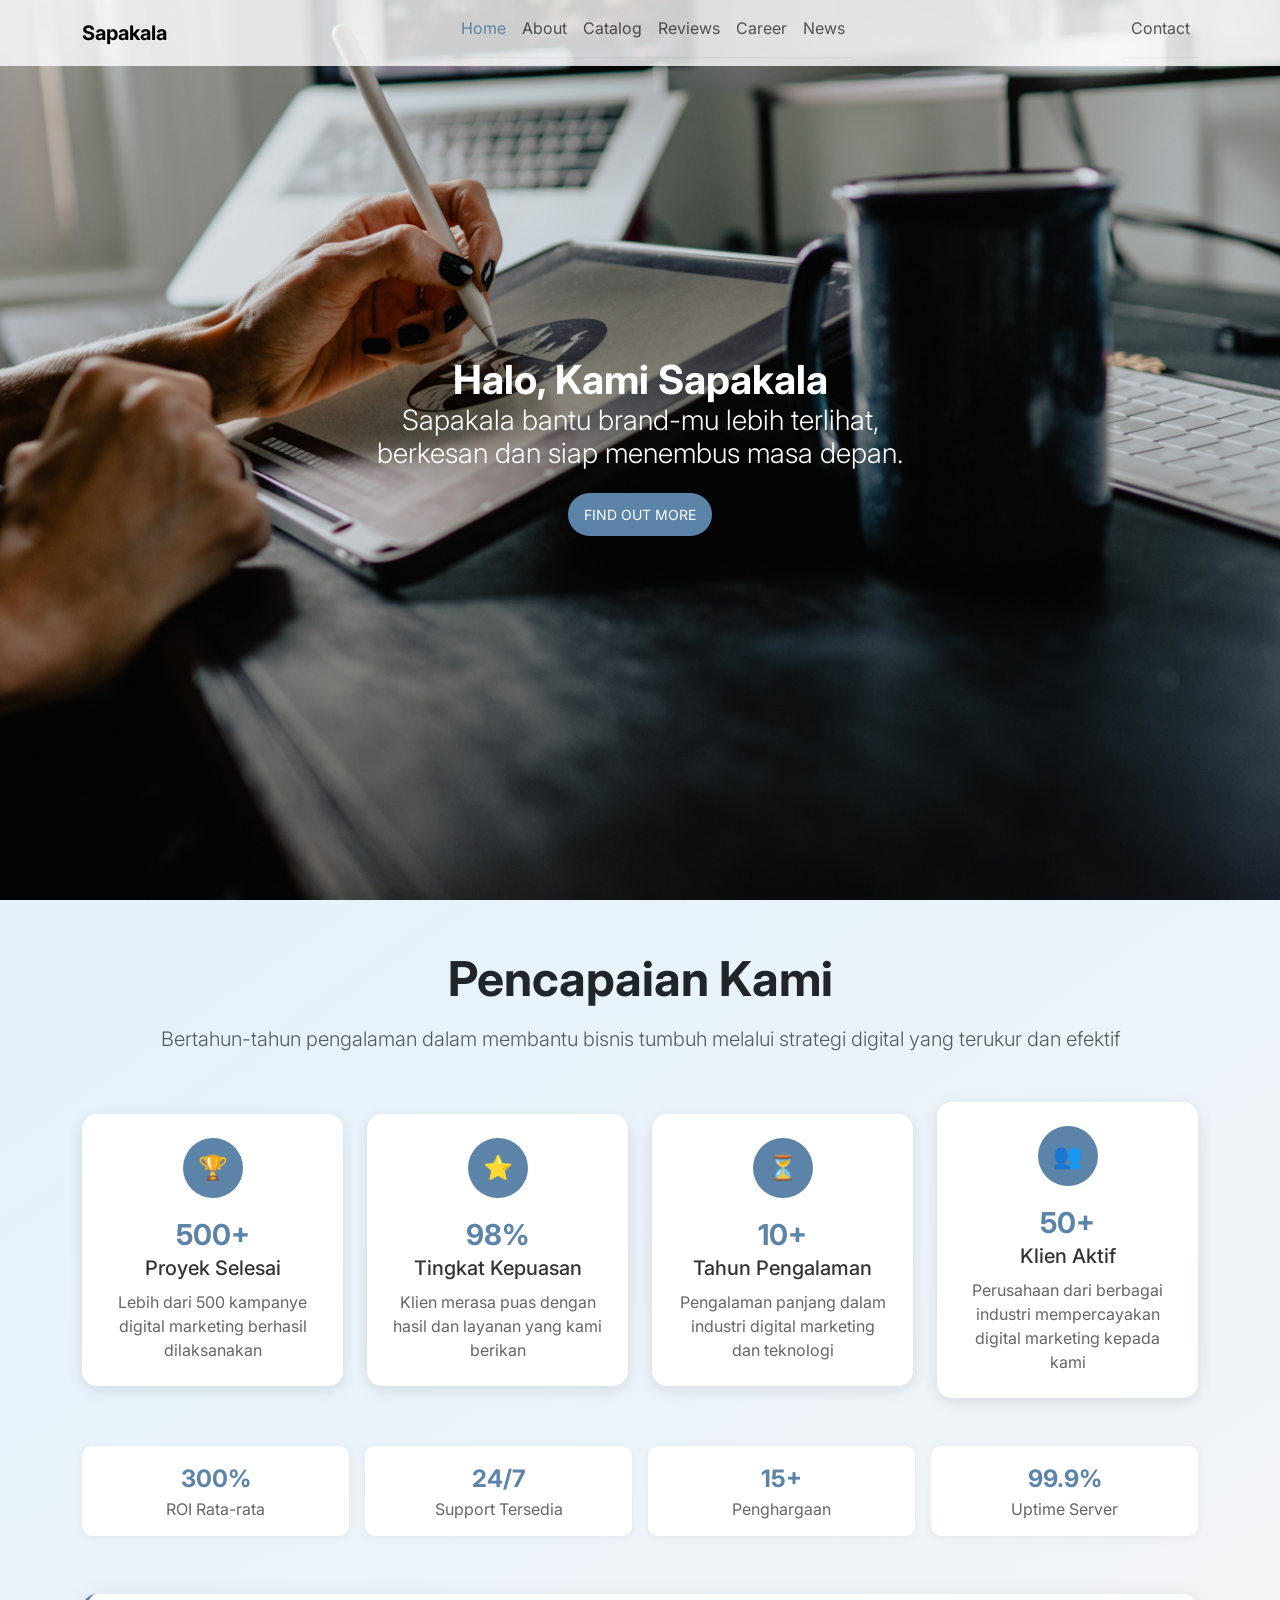
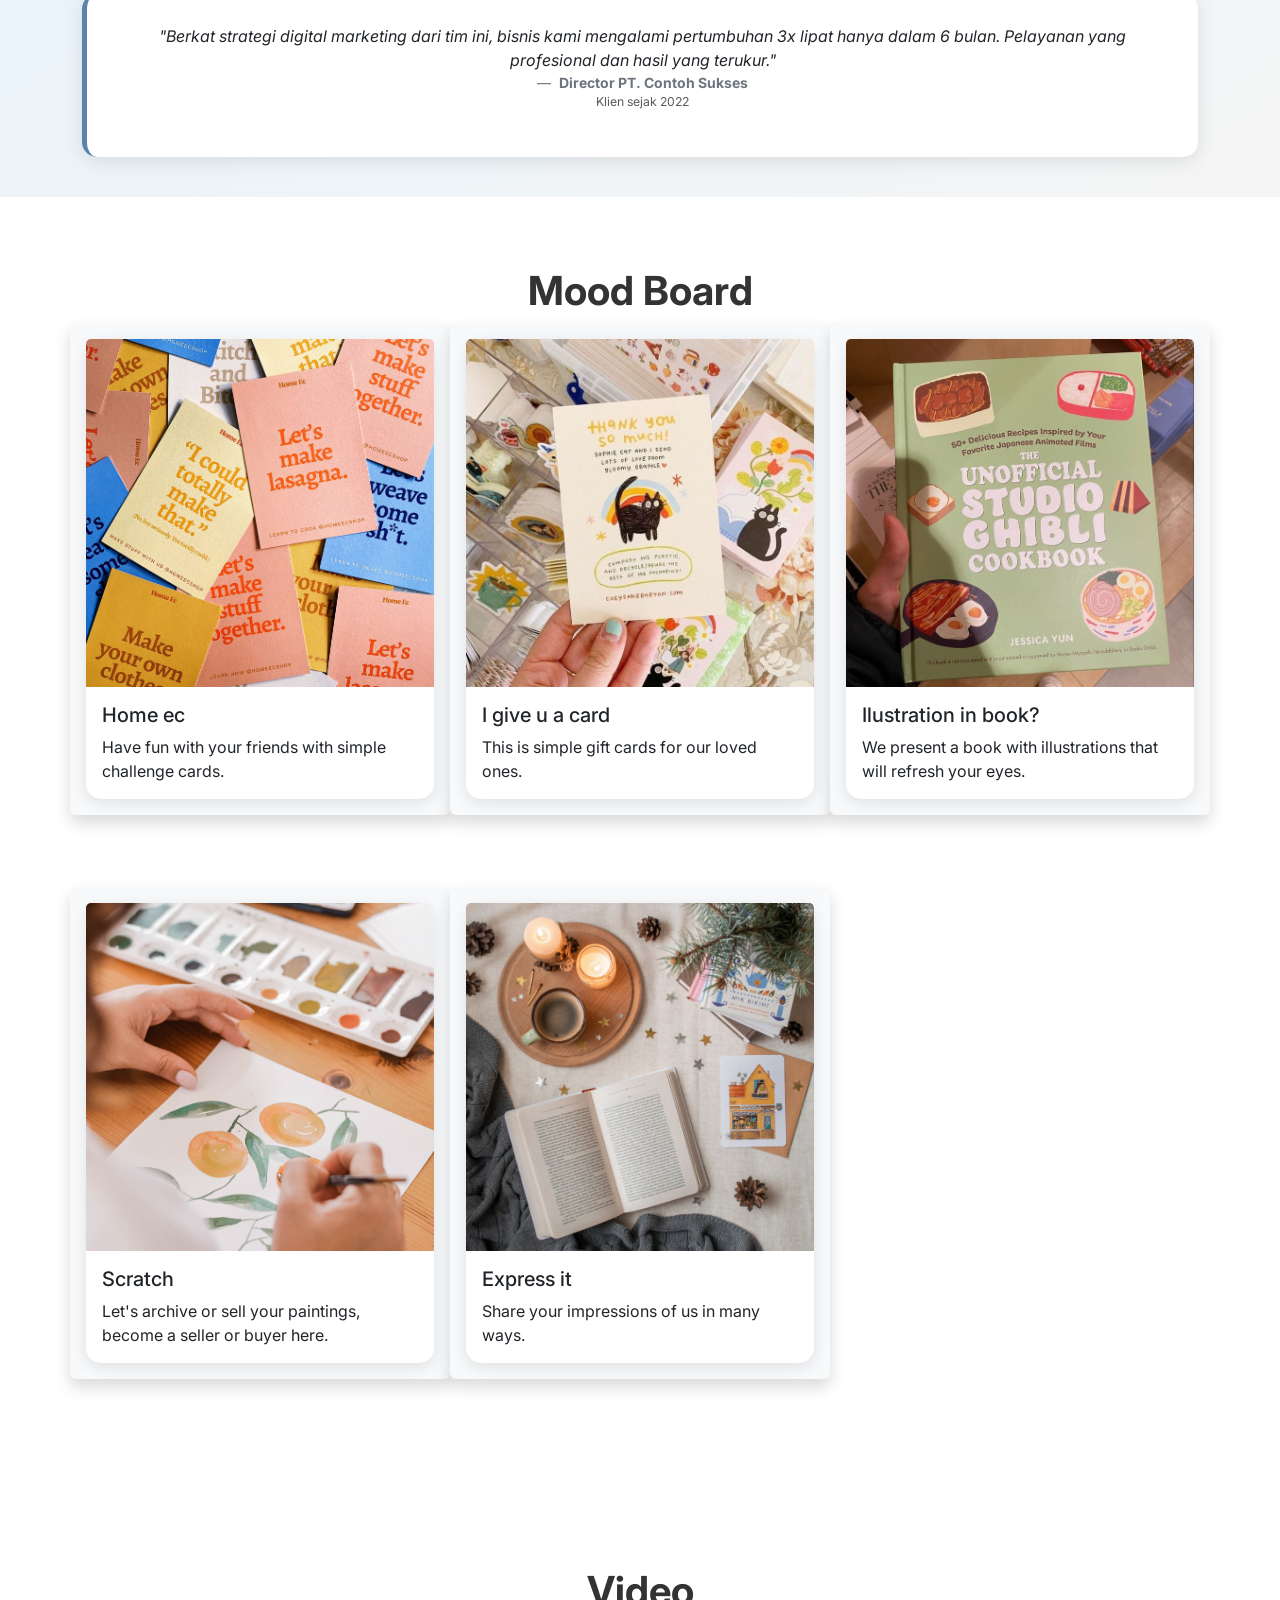
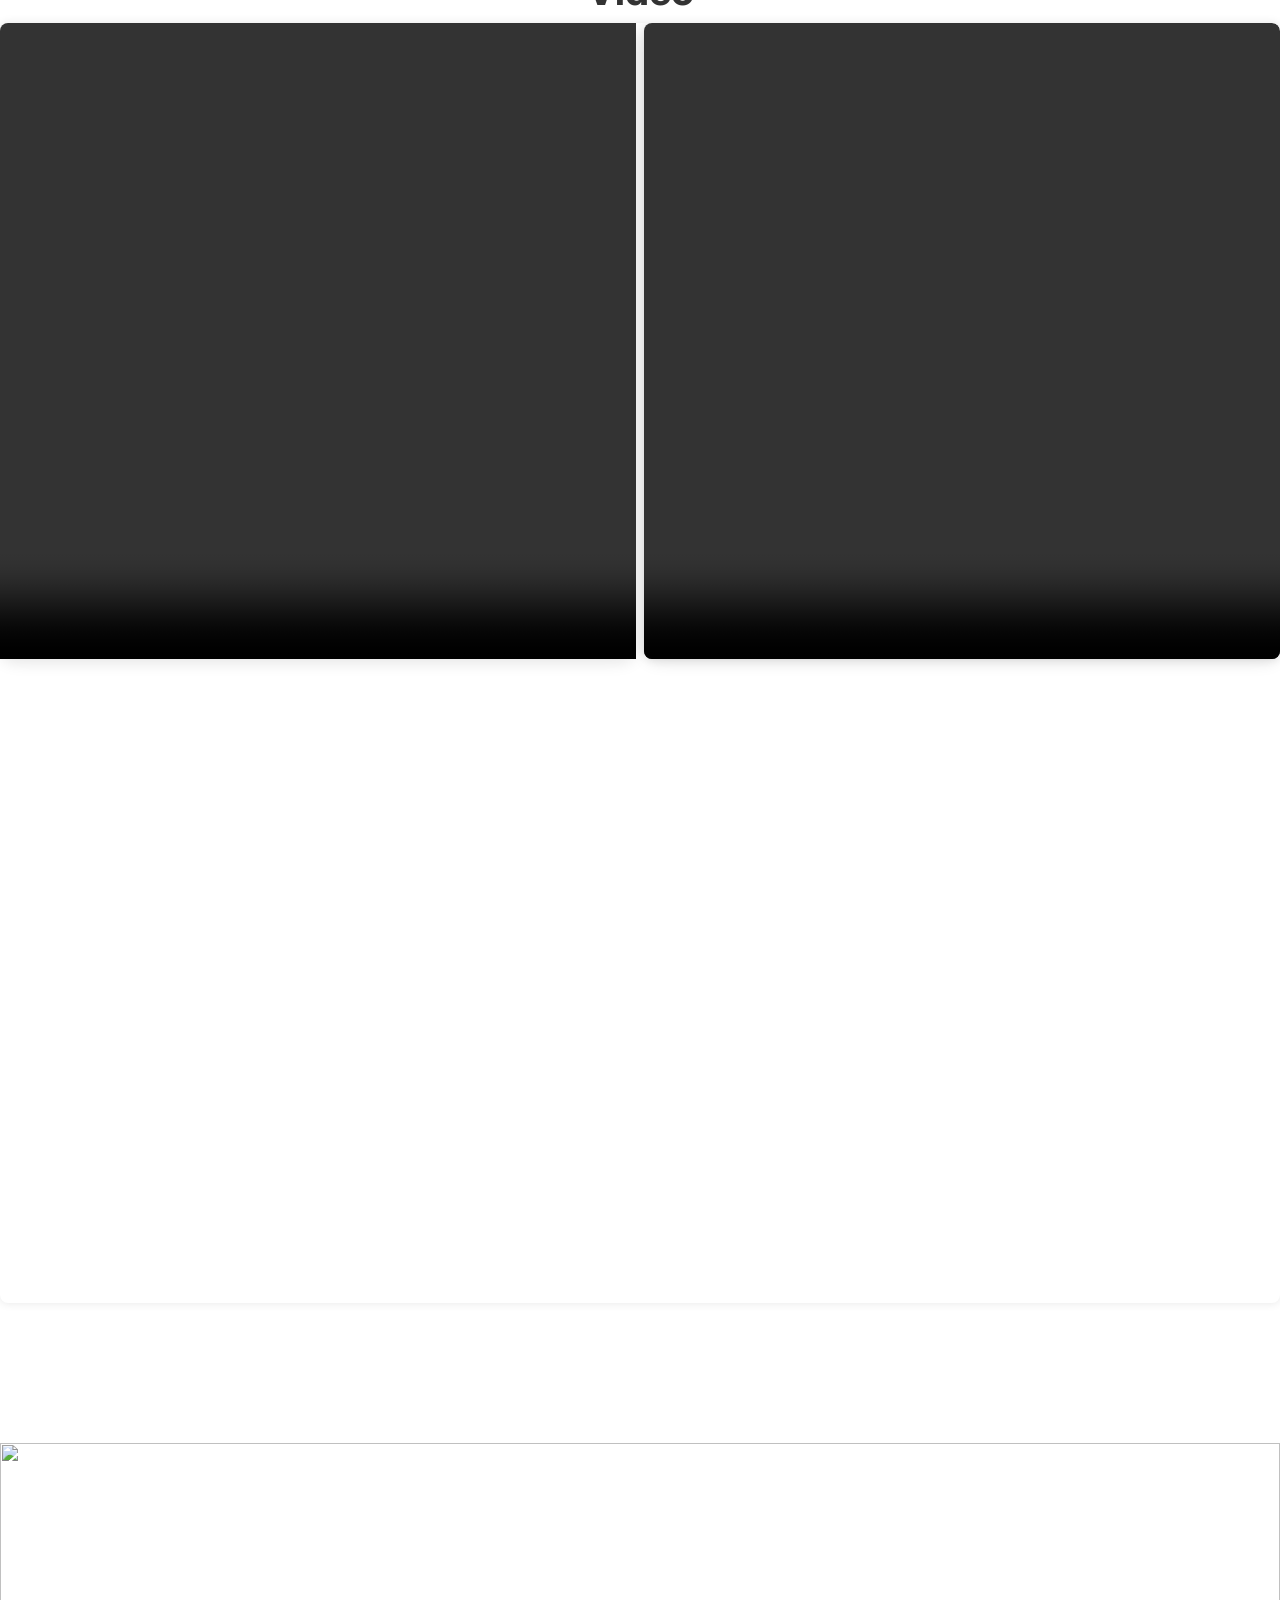
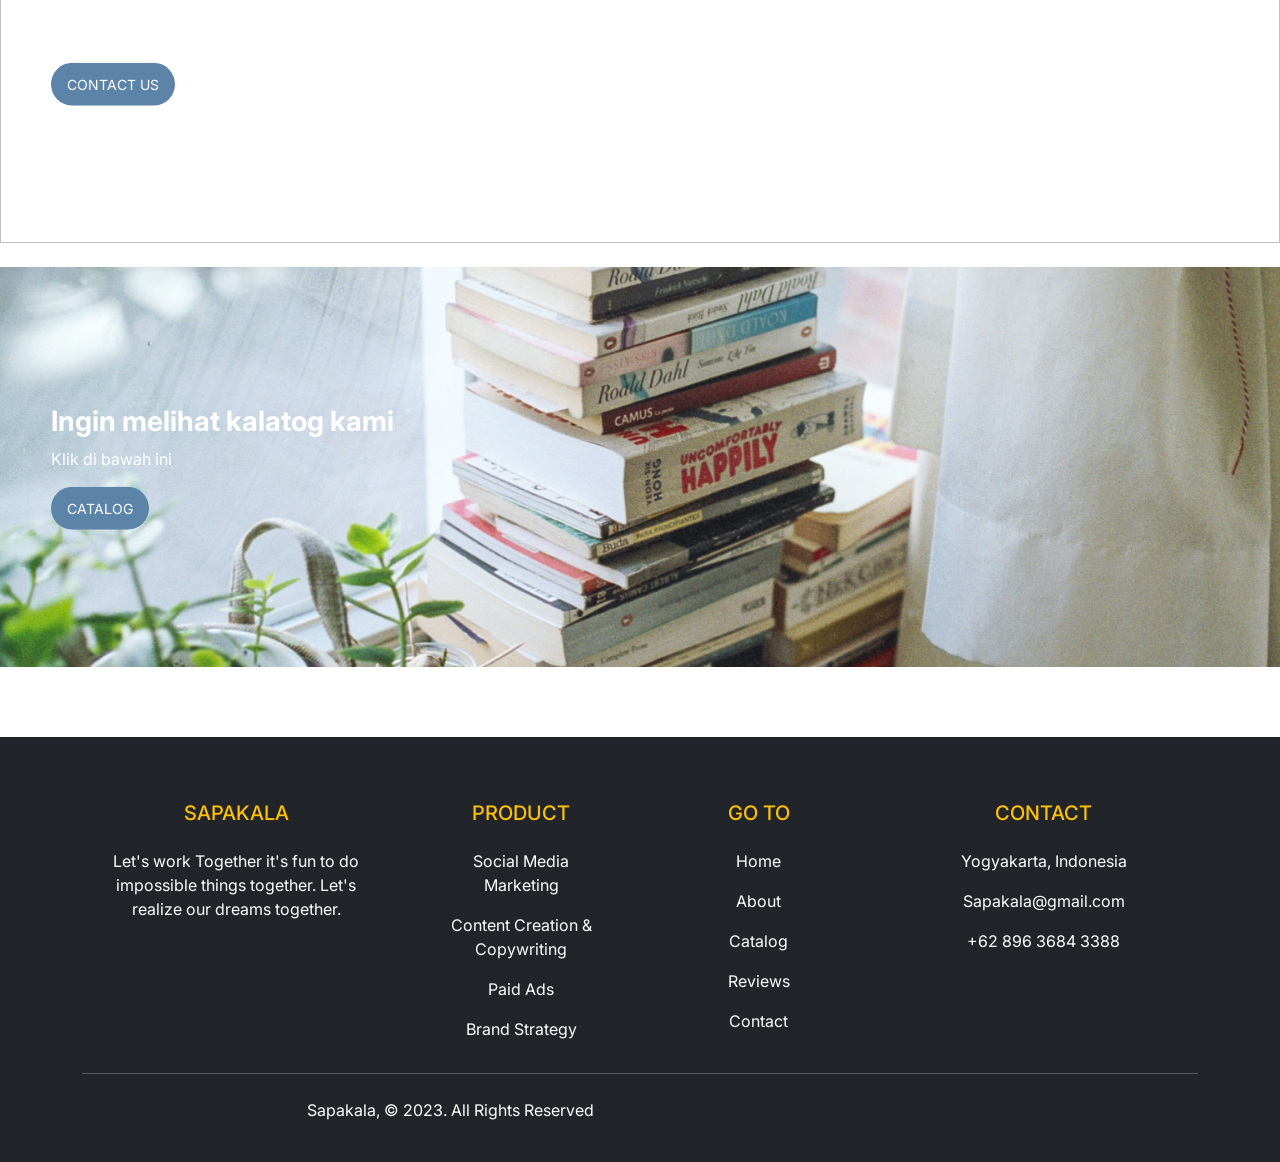
==== commit b5664989: "Update index.html" ====
--- a/index.html
+++ b/index.html
@@ -207,7 +207,7 @@
 <section class="Video-section" id="video">
      <h1 class= "fw-bold"> Video</h1>
     <div class="video-container">
-    <div class="row row-cols-md-1">
+    <div class="row row-cols-md-1 row-cols-md-2 g-2">
     <div class="col">
     <div class="card h-100">
             <video controls>
@@ -360,3 +360,4 @@
 
 
 
+
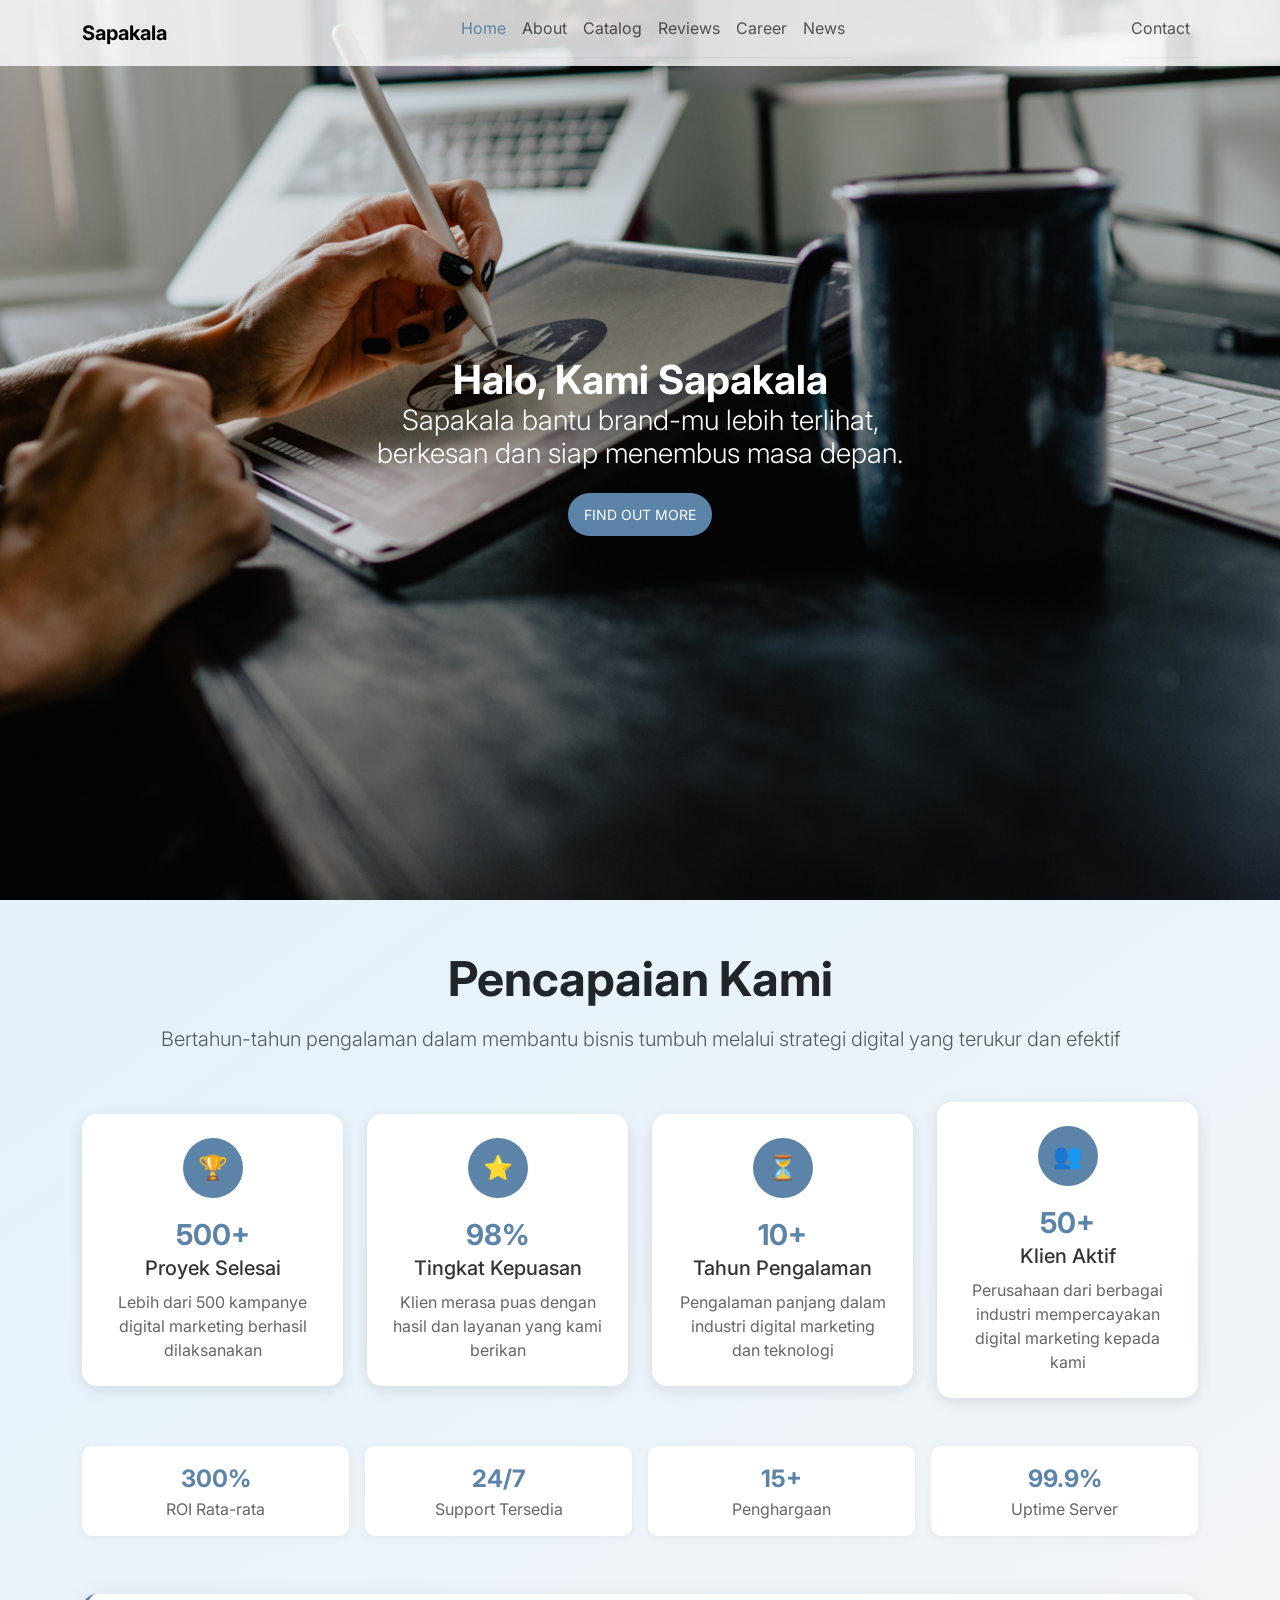
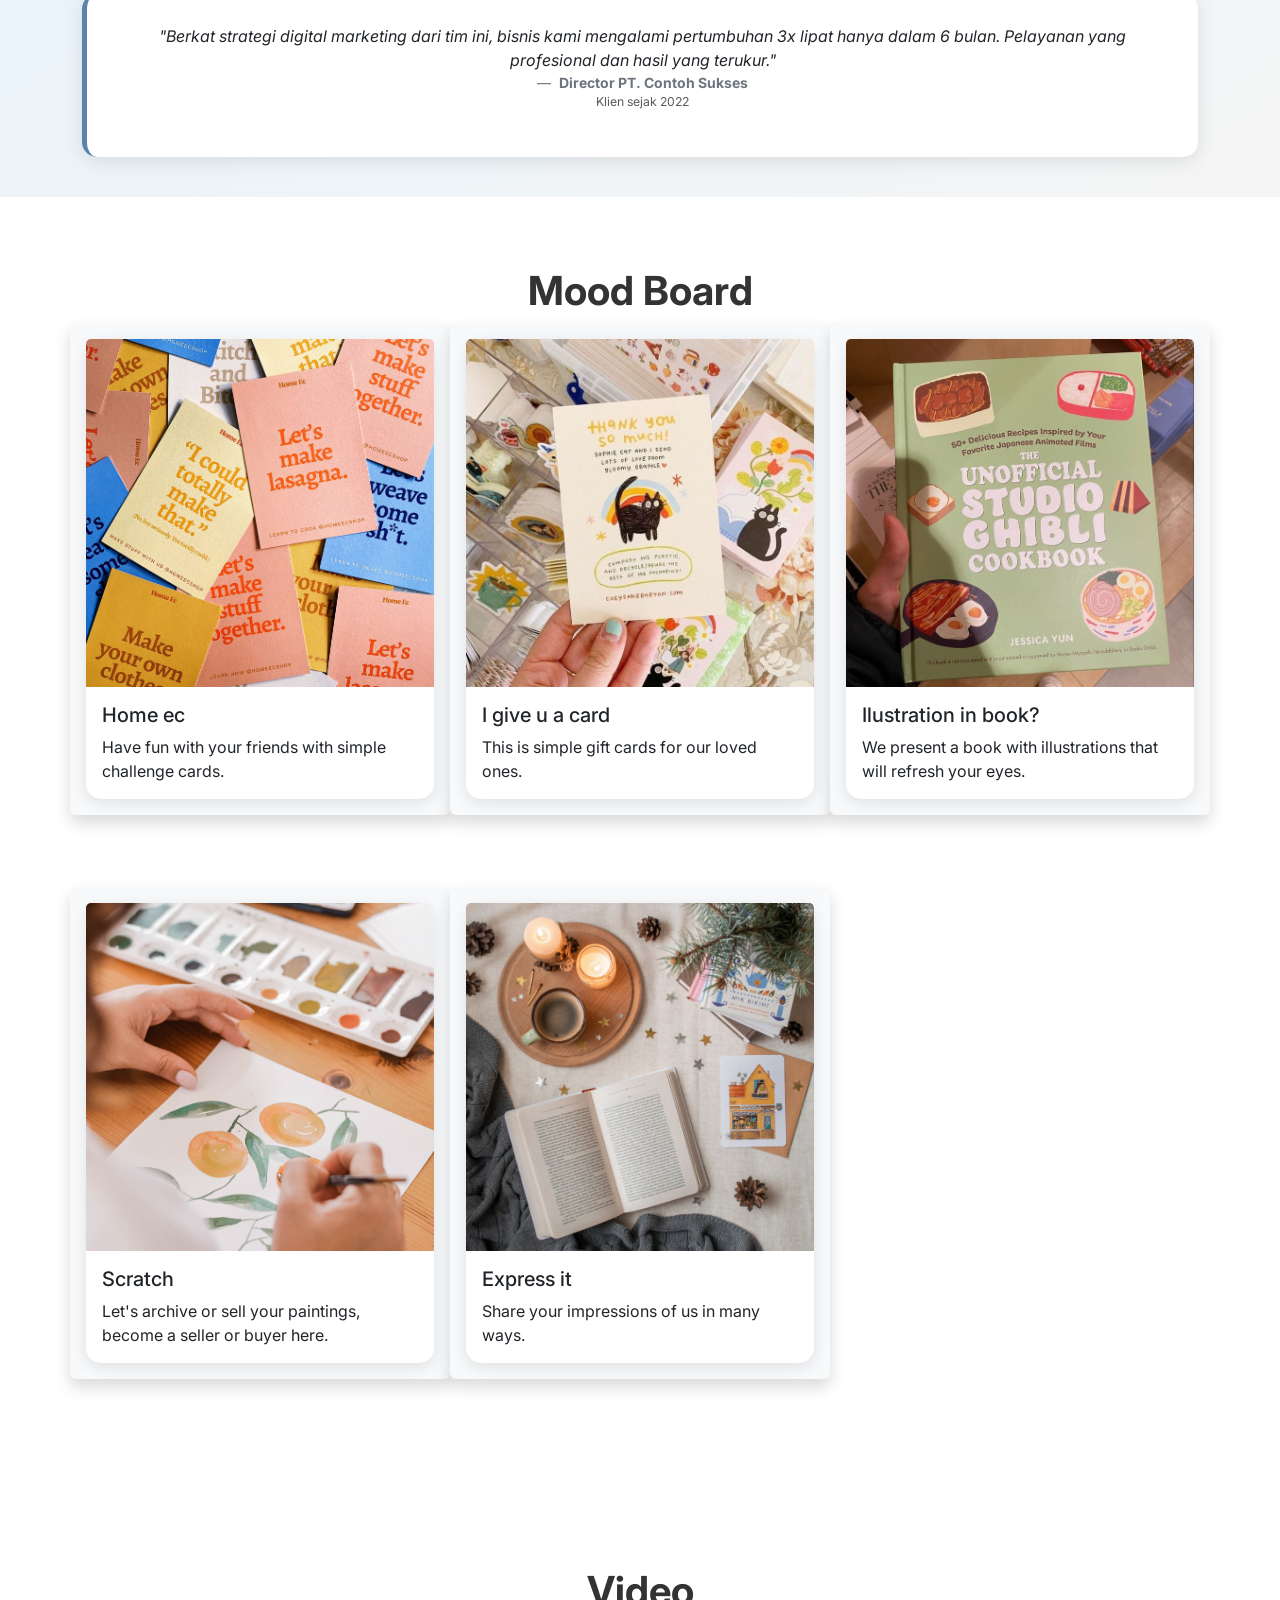
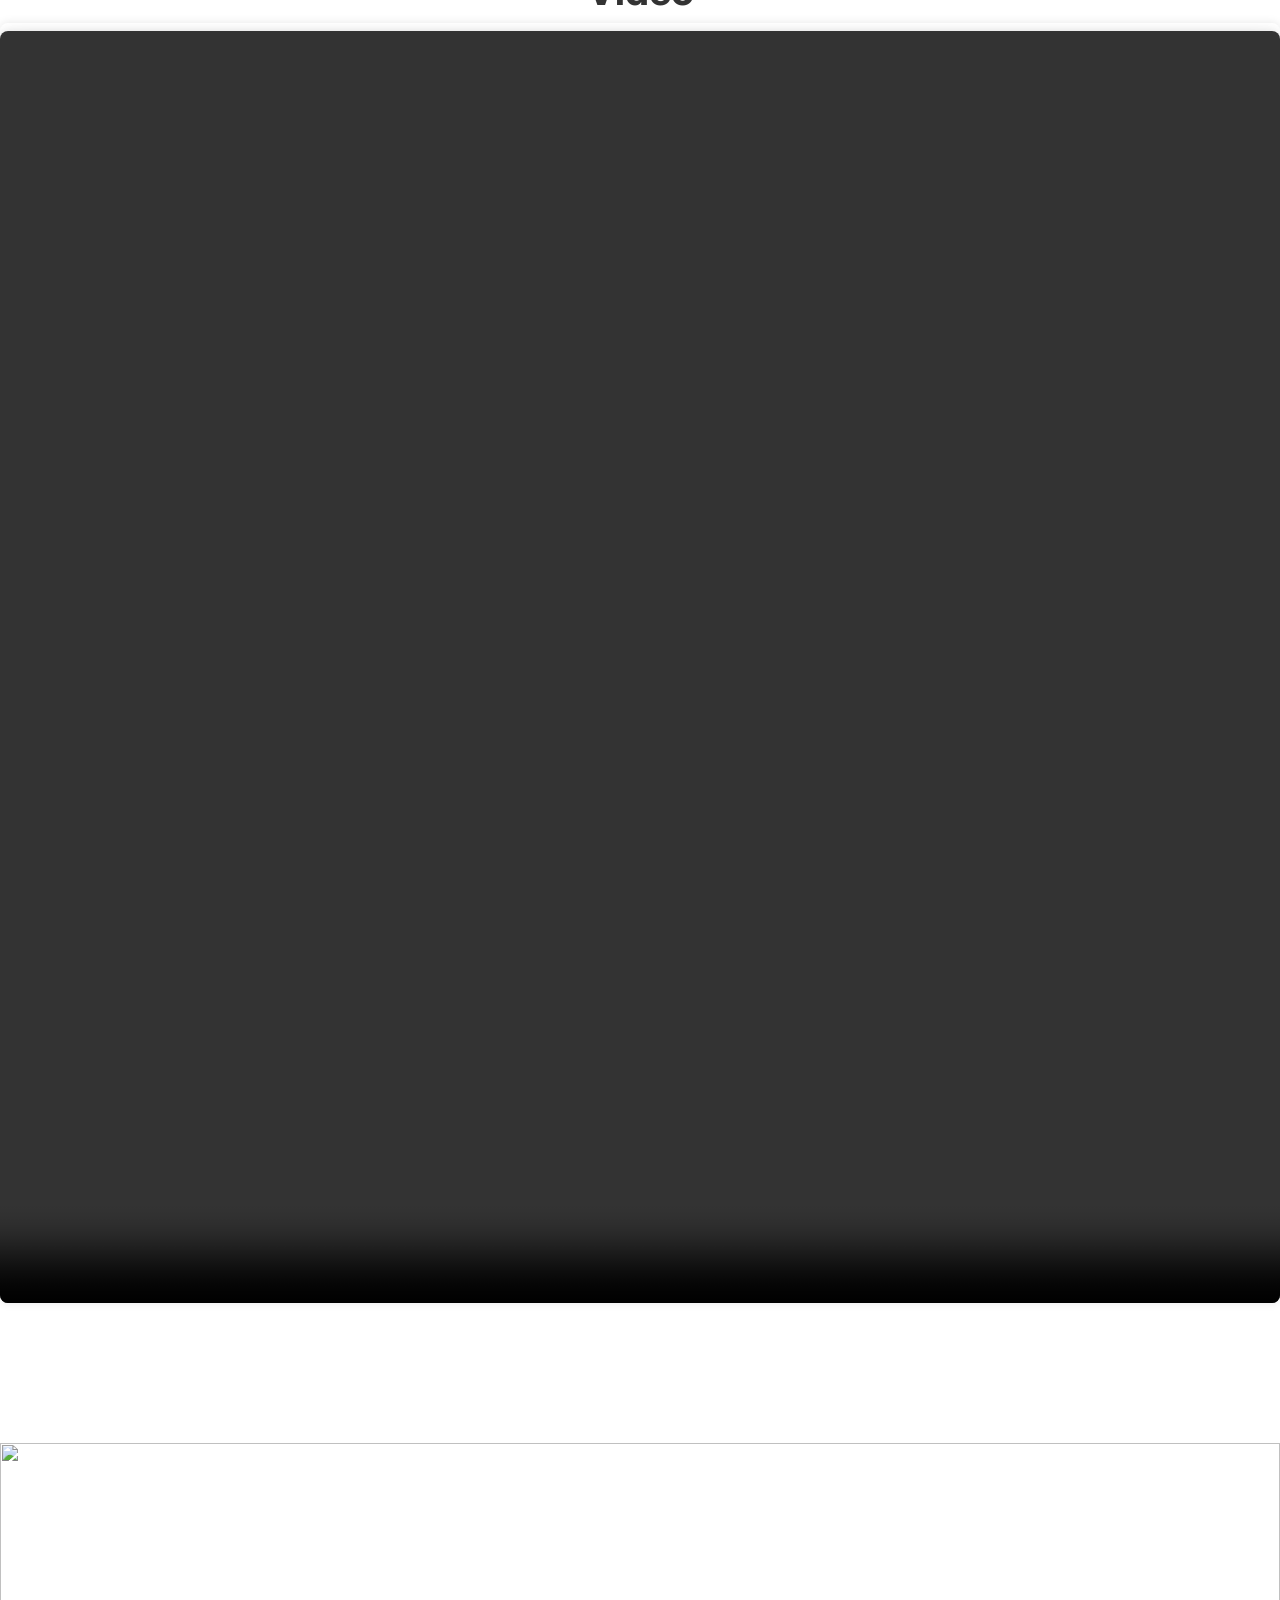
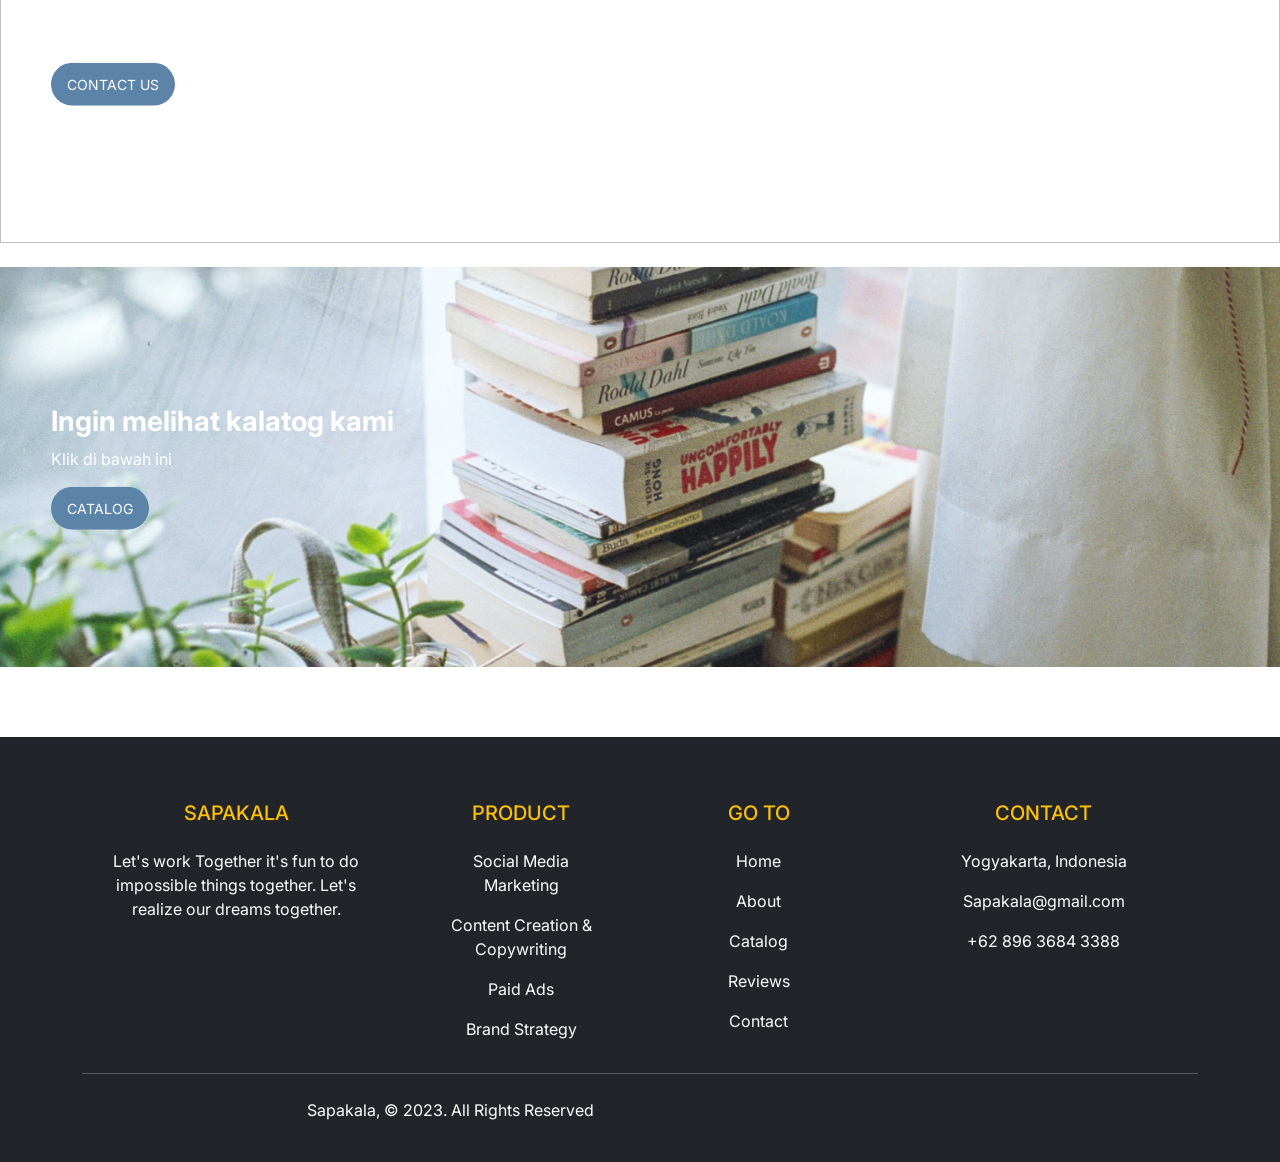
==== commit 37563ad9: "Update index.html" ====
--- a/index.html
+++ b/index.html
@@ -207,7 +207,7 @@
 <section class="Video-section" id="video">
      <h1 class= "fw-bold"> Video</h1>
     <div class="video-container">
-    <div class="row row-cols-md-1 row-cols-md-2 g-2">
+    <div class="row row-cols-md-1 g-2">
     <div class="col">
     <div class="card h-100">
             <video controls>
@@ -361,3 +361,4 @@
 
 
 
+
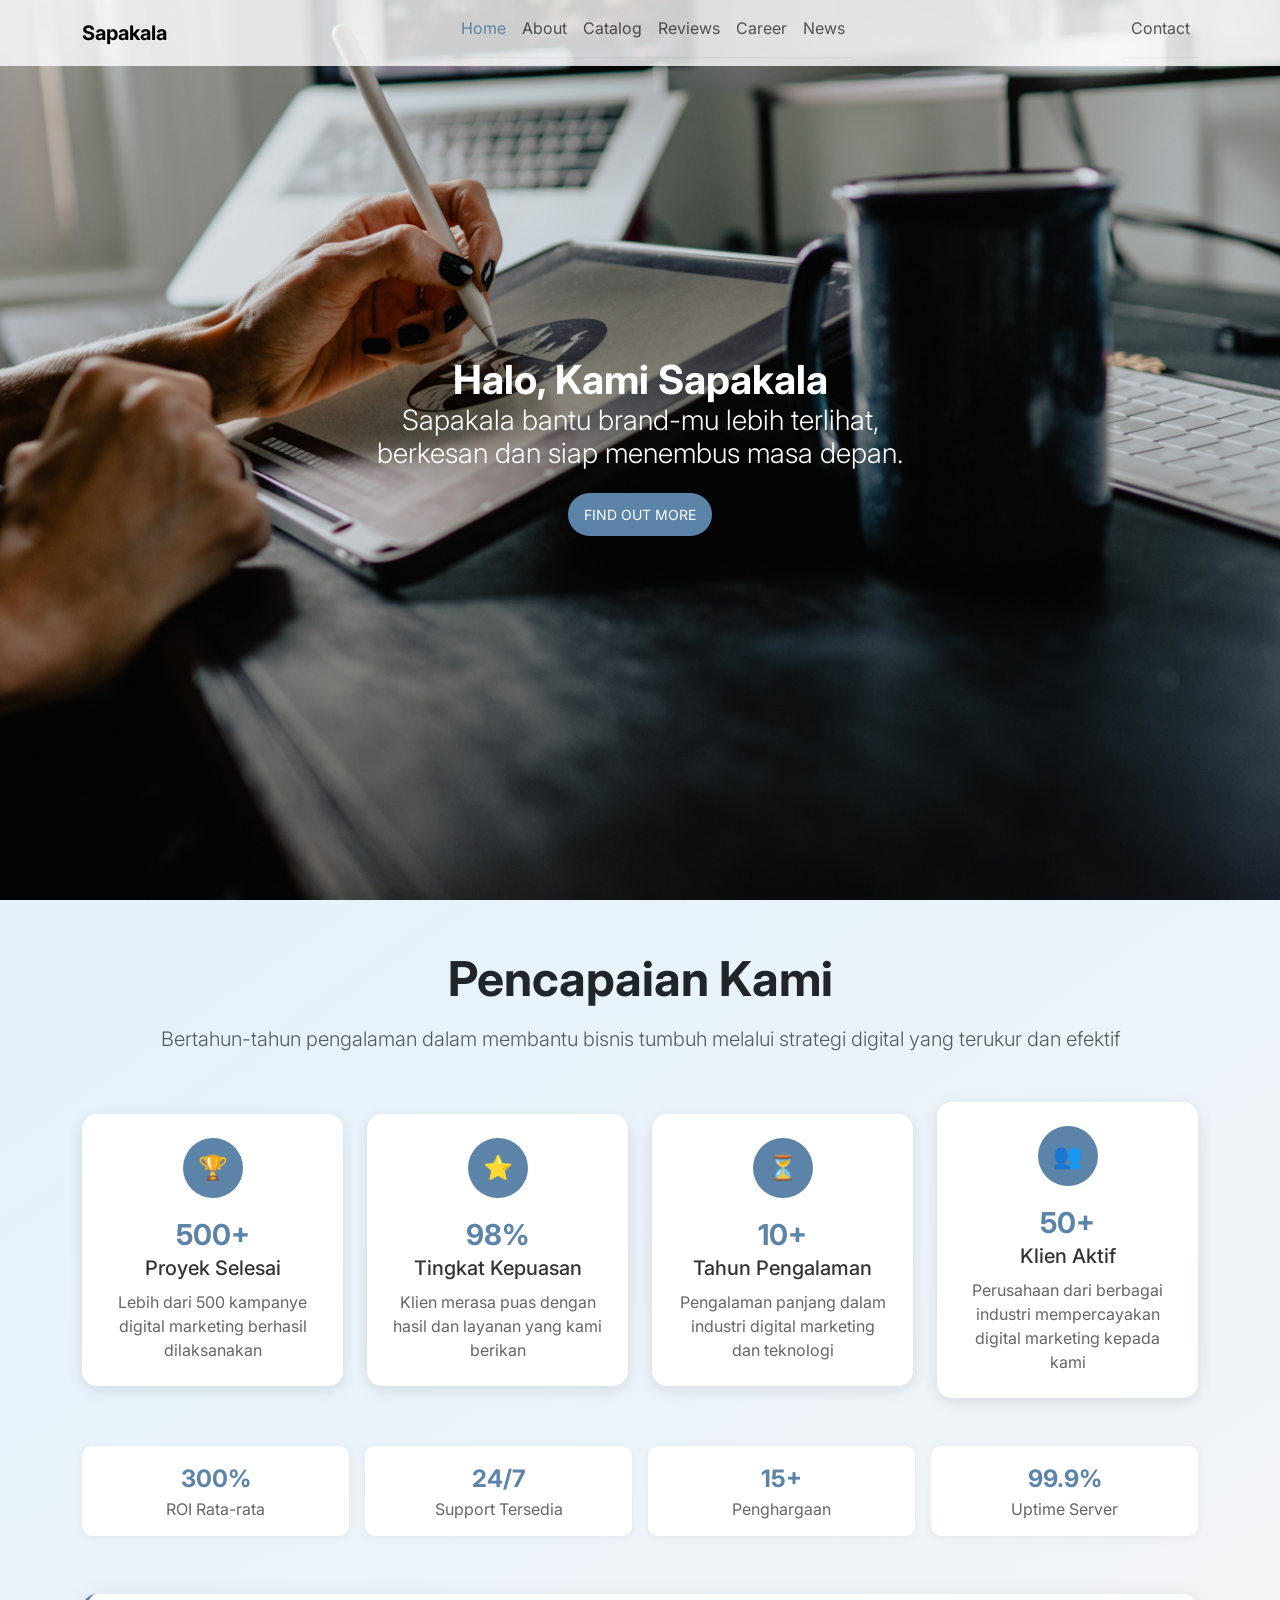
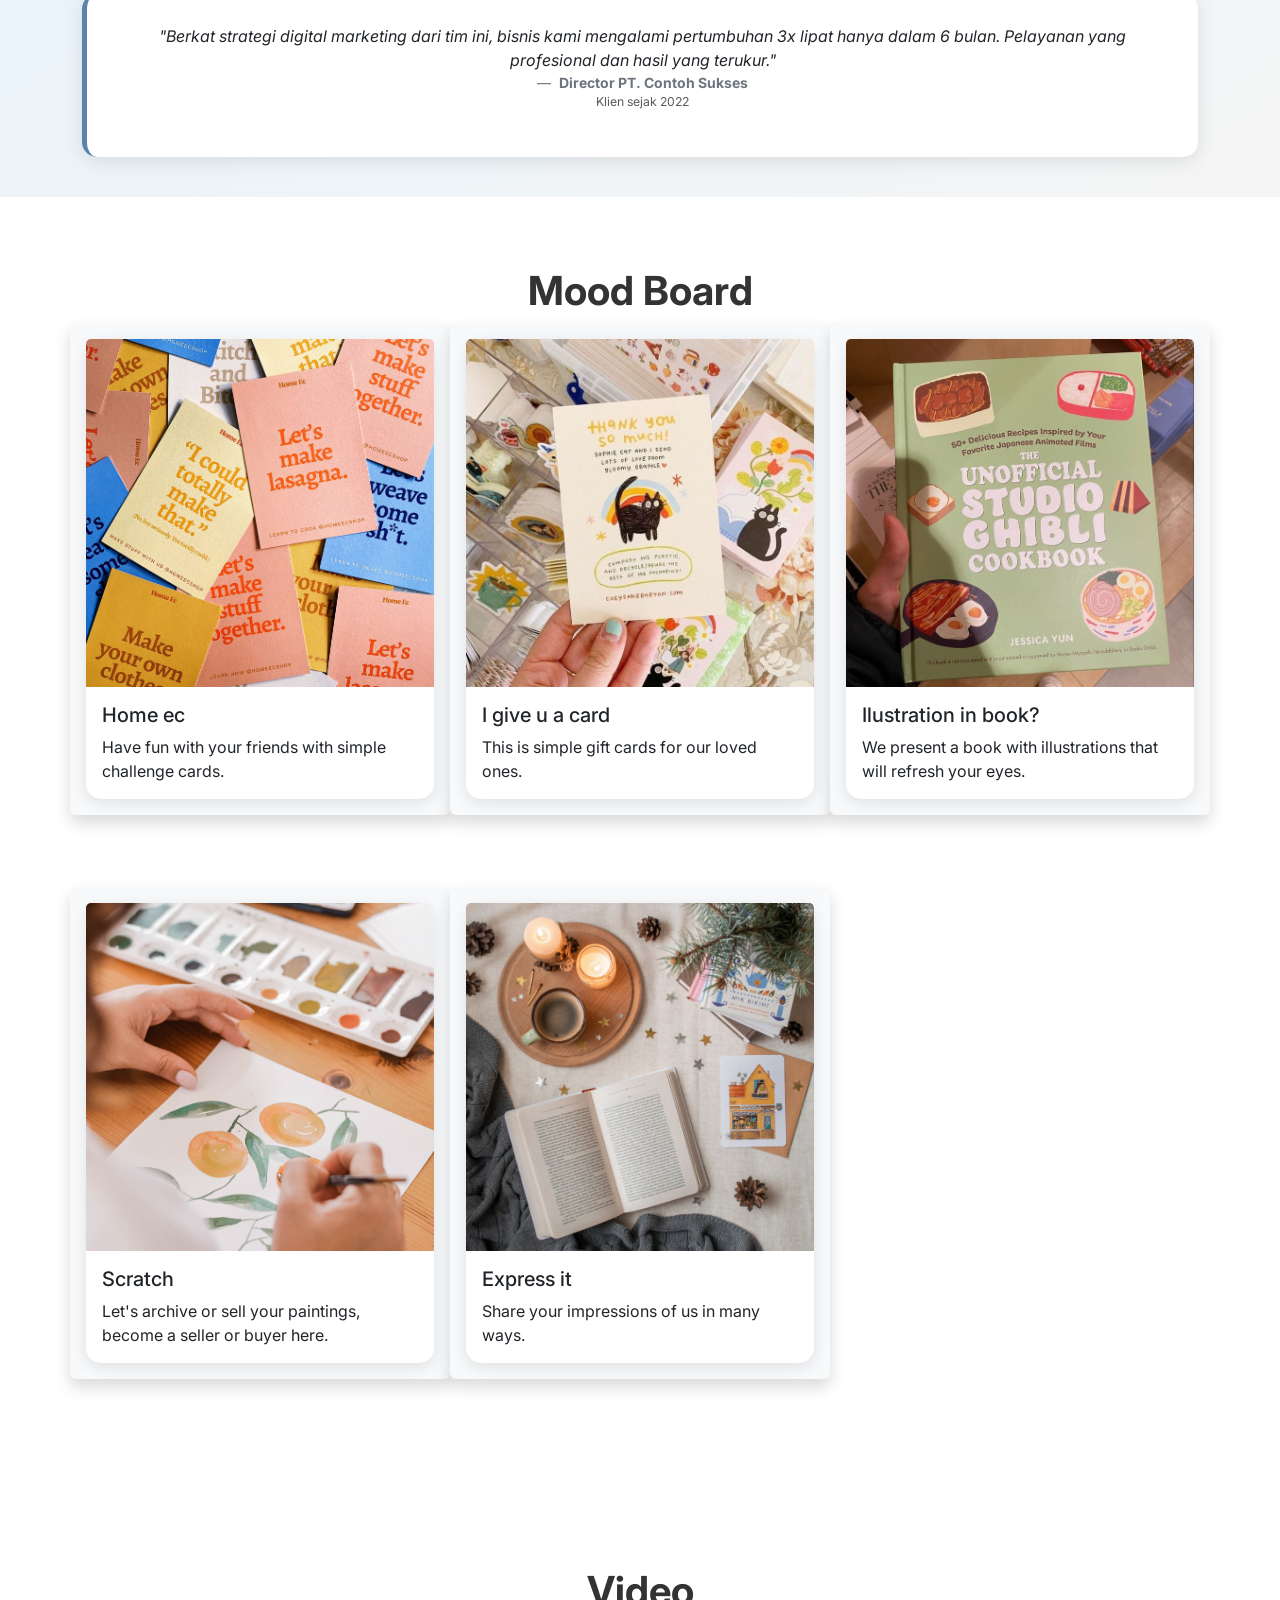
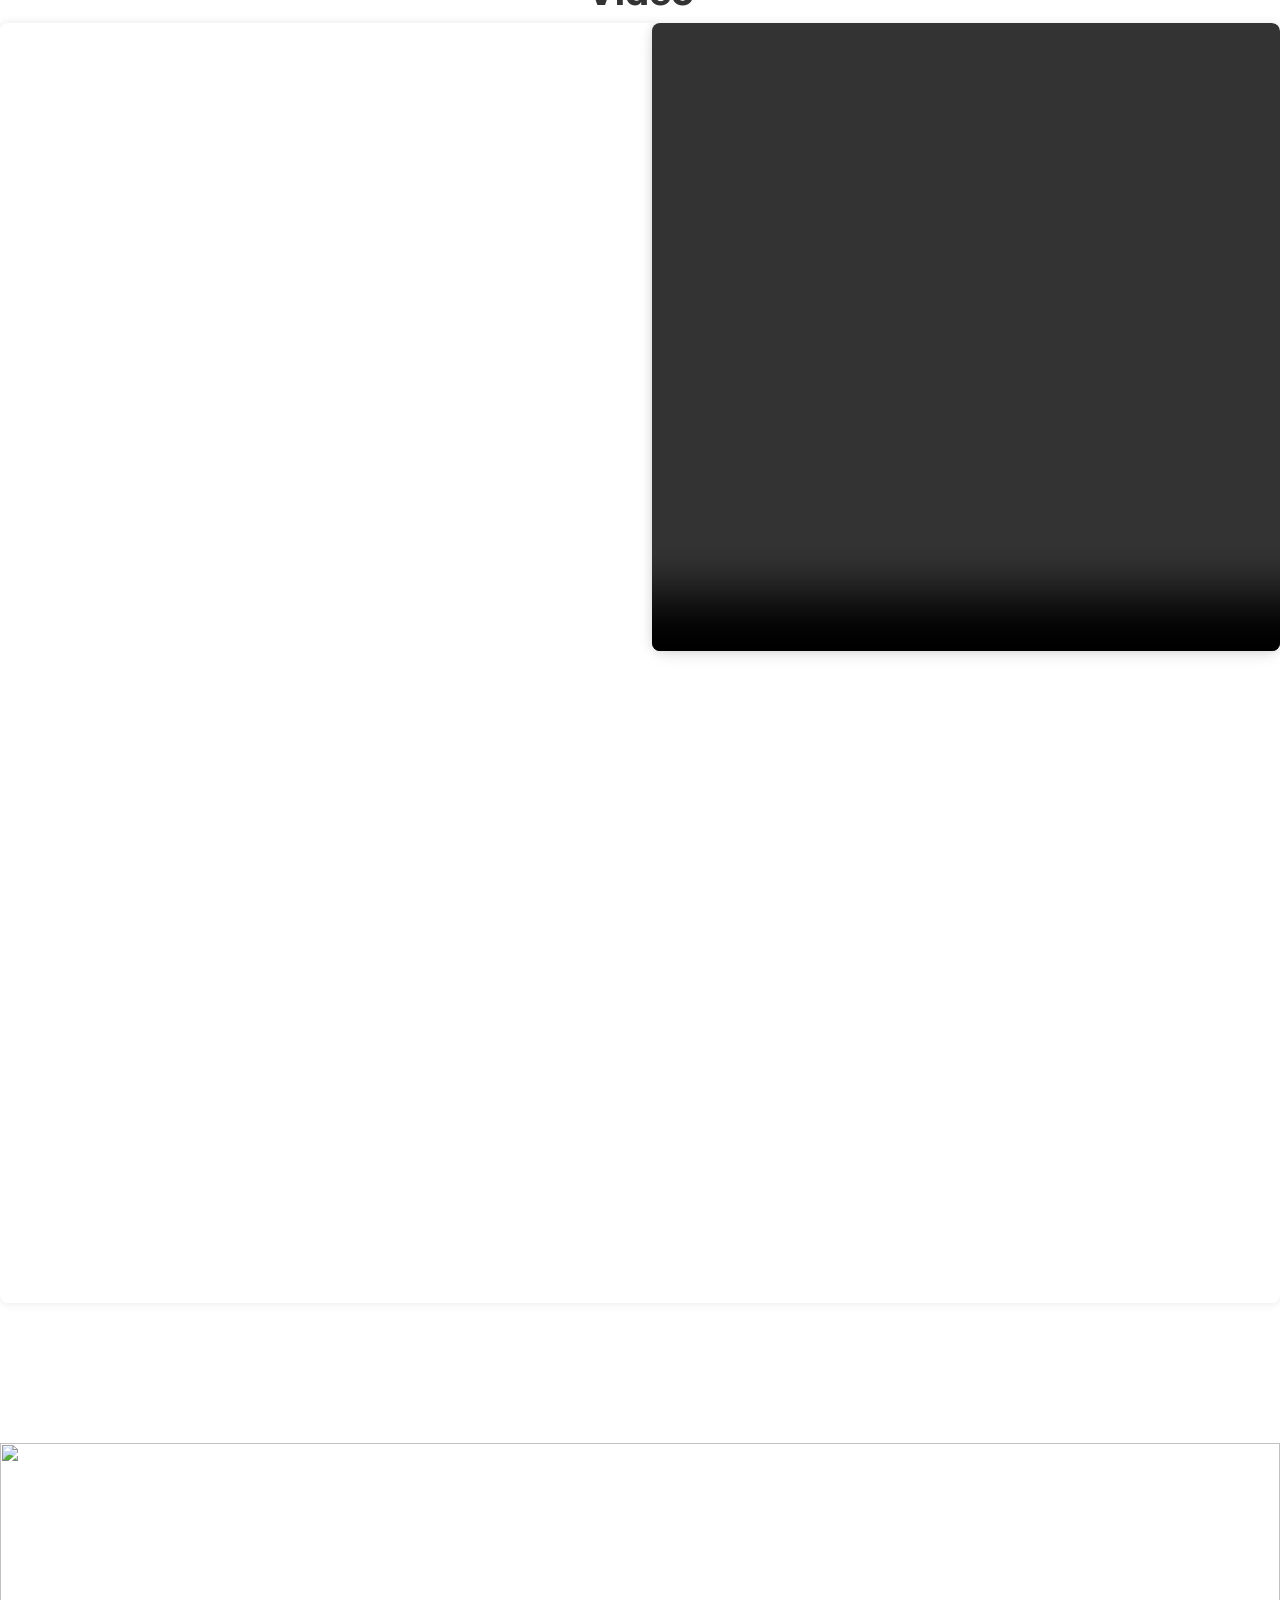
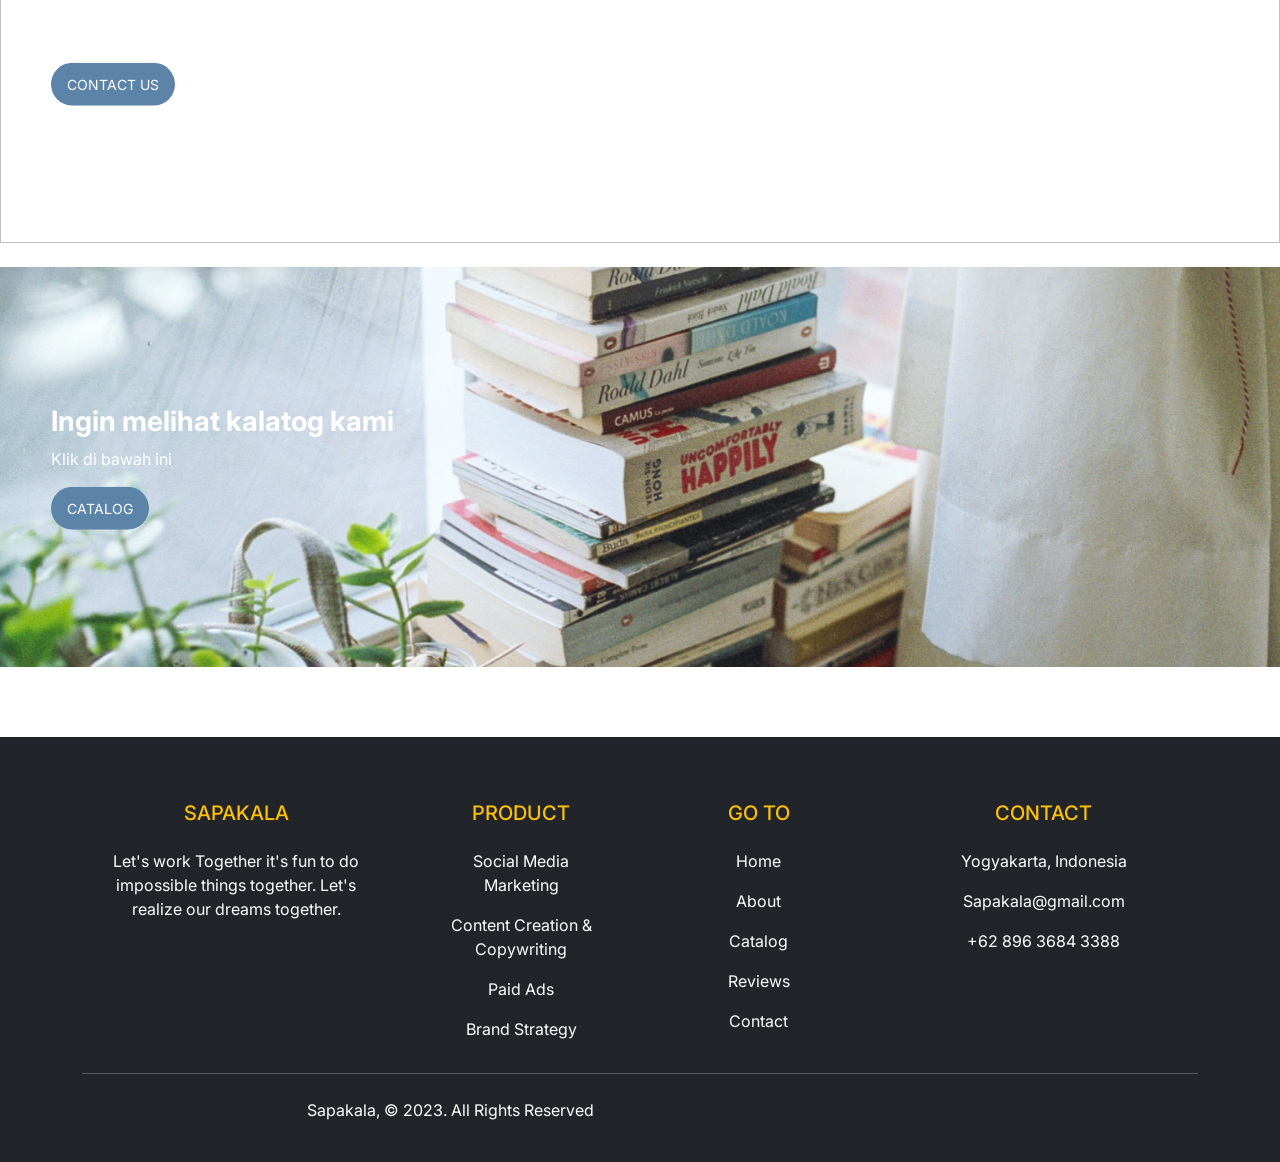
==== commit c820d623: "Update index.html" ====
--- a/index.html
+++ b/index.html
@@ -207,17 +207,17 @@
 <section class="Video-section" id="video">
      <h1 class= "fw-bold"> Video</h1>
     <div class="video-container">
-    <div class="row row-cols-md-1 g-2">
-    <div class="col">
-    <div class="card h-100">
+   <div class="row">
+  <div class="col-sm-6 mb-3 mb-sm-0">
+    <div class="card">
             <video controls>
                 <source src="video/1101.mp4" type="video/mp4">  <!-- Ini adalah src untuk file lokal -->
                 Your browser does not support the video tag.
             </video>
           </div>
         </div>
-    <div class="col">
-    <div class="card h-100">
+  <div class="col-sm-6">
+    <div class="card">
         <div class="video-container">
             <video controls>
                 <source src="video/1104 (1).mp4" type="video/mp4"><!-- Ini adalah src untuk file lokal -->
@@ -362,3 +362,4 @@
 
 
 
+
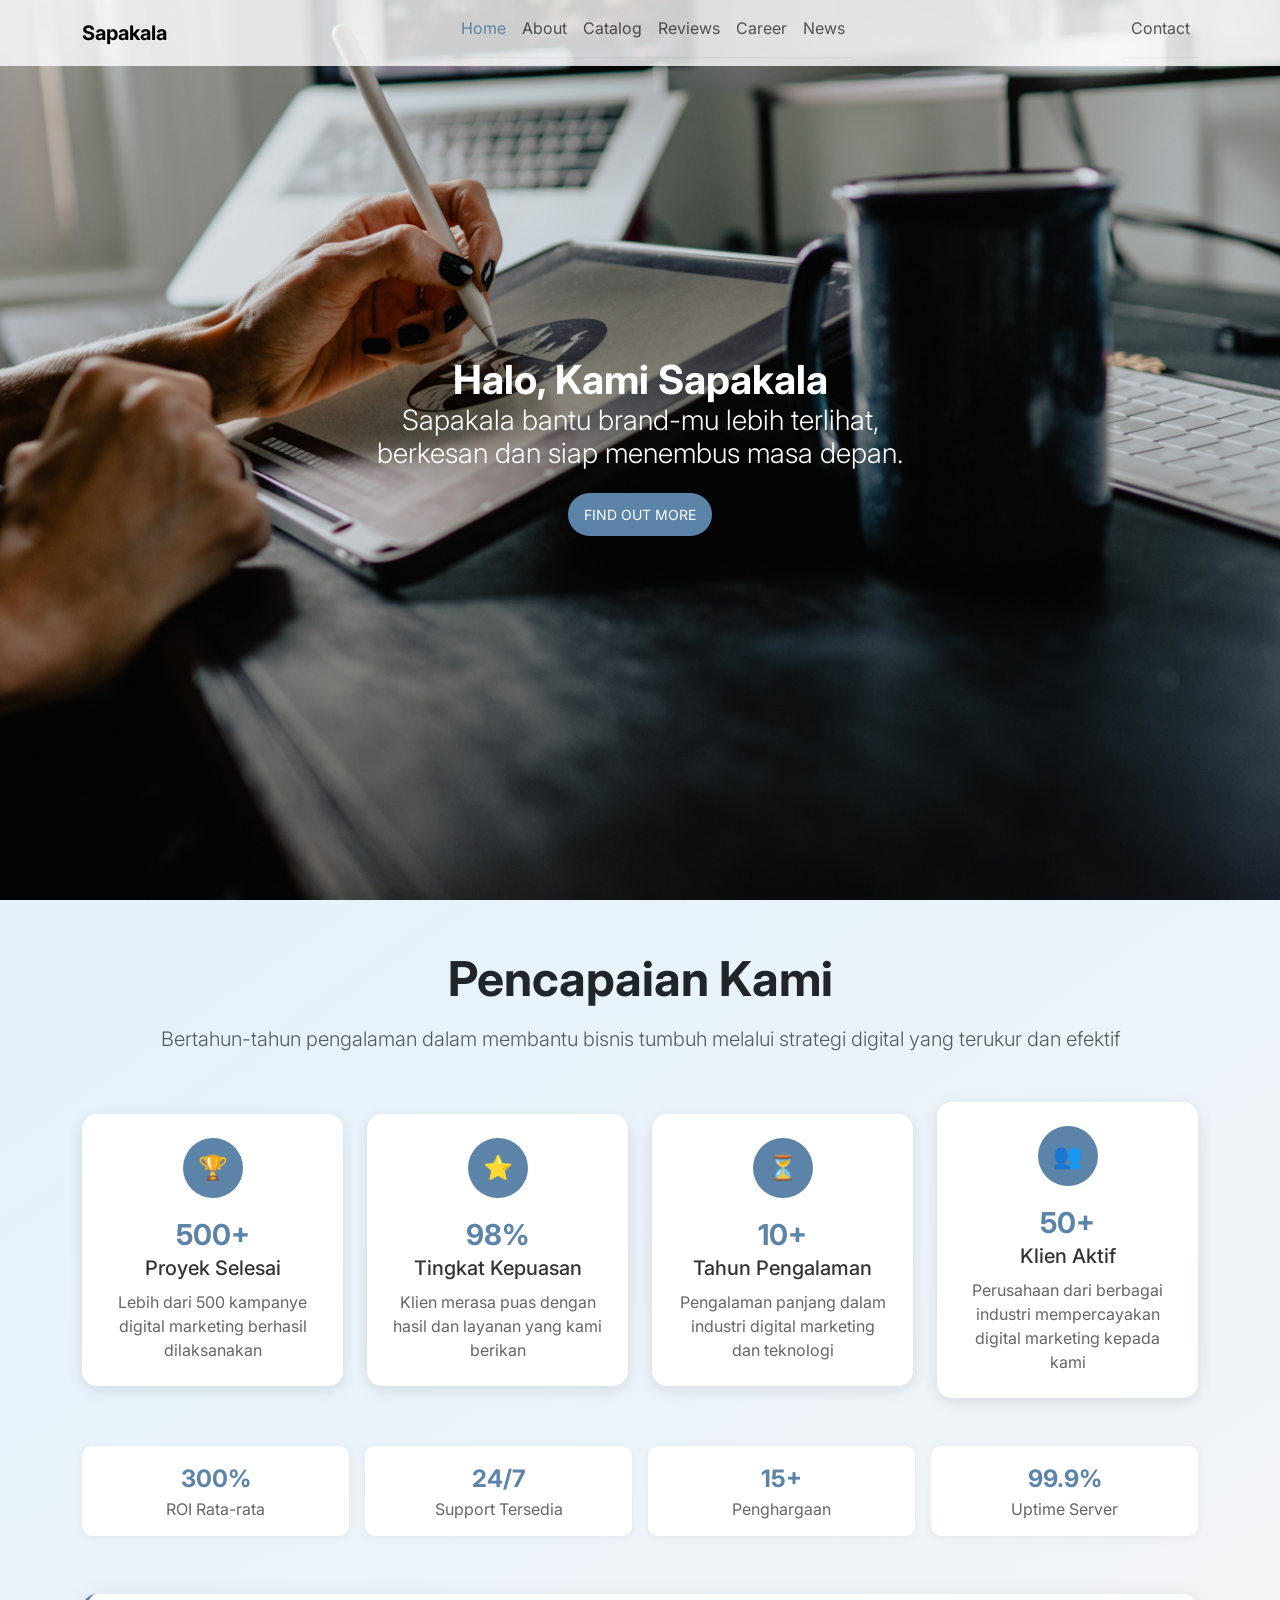
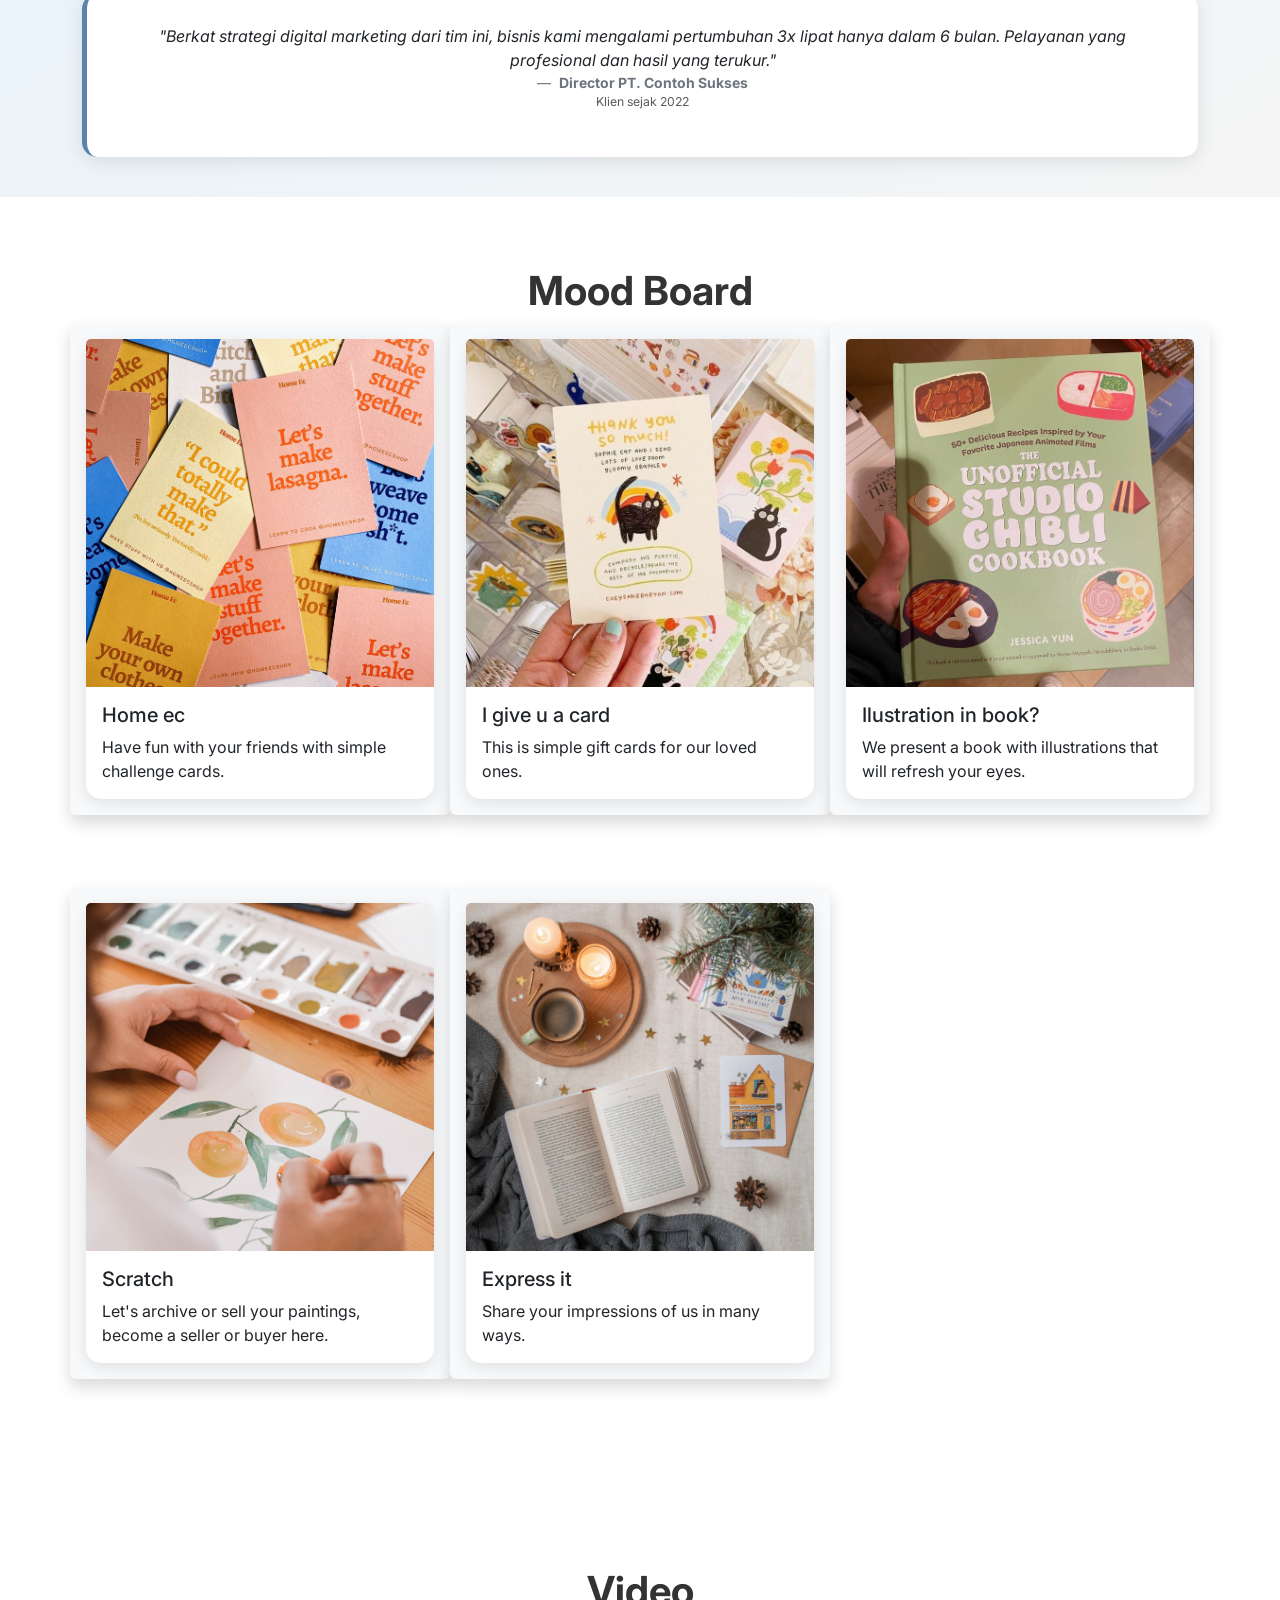
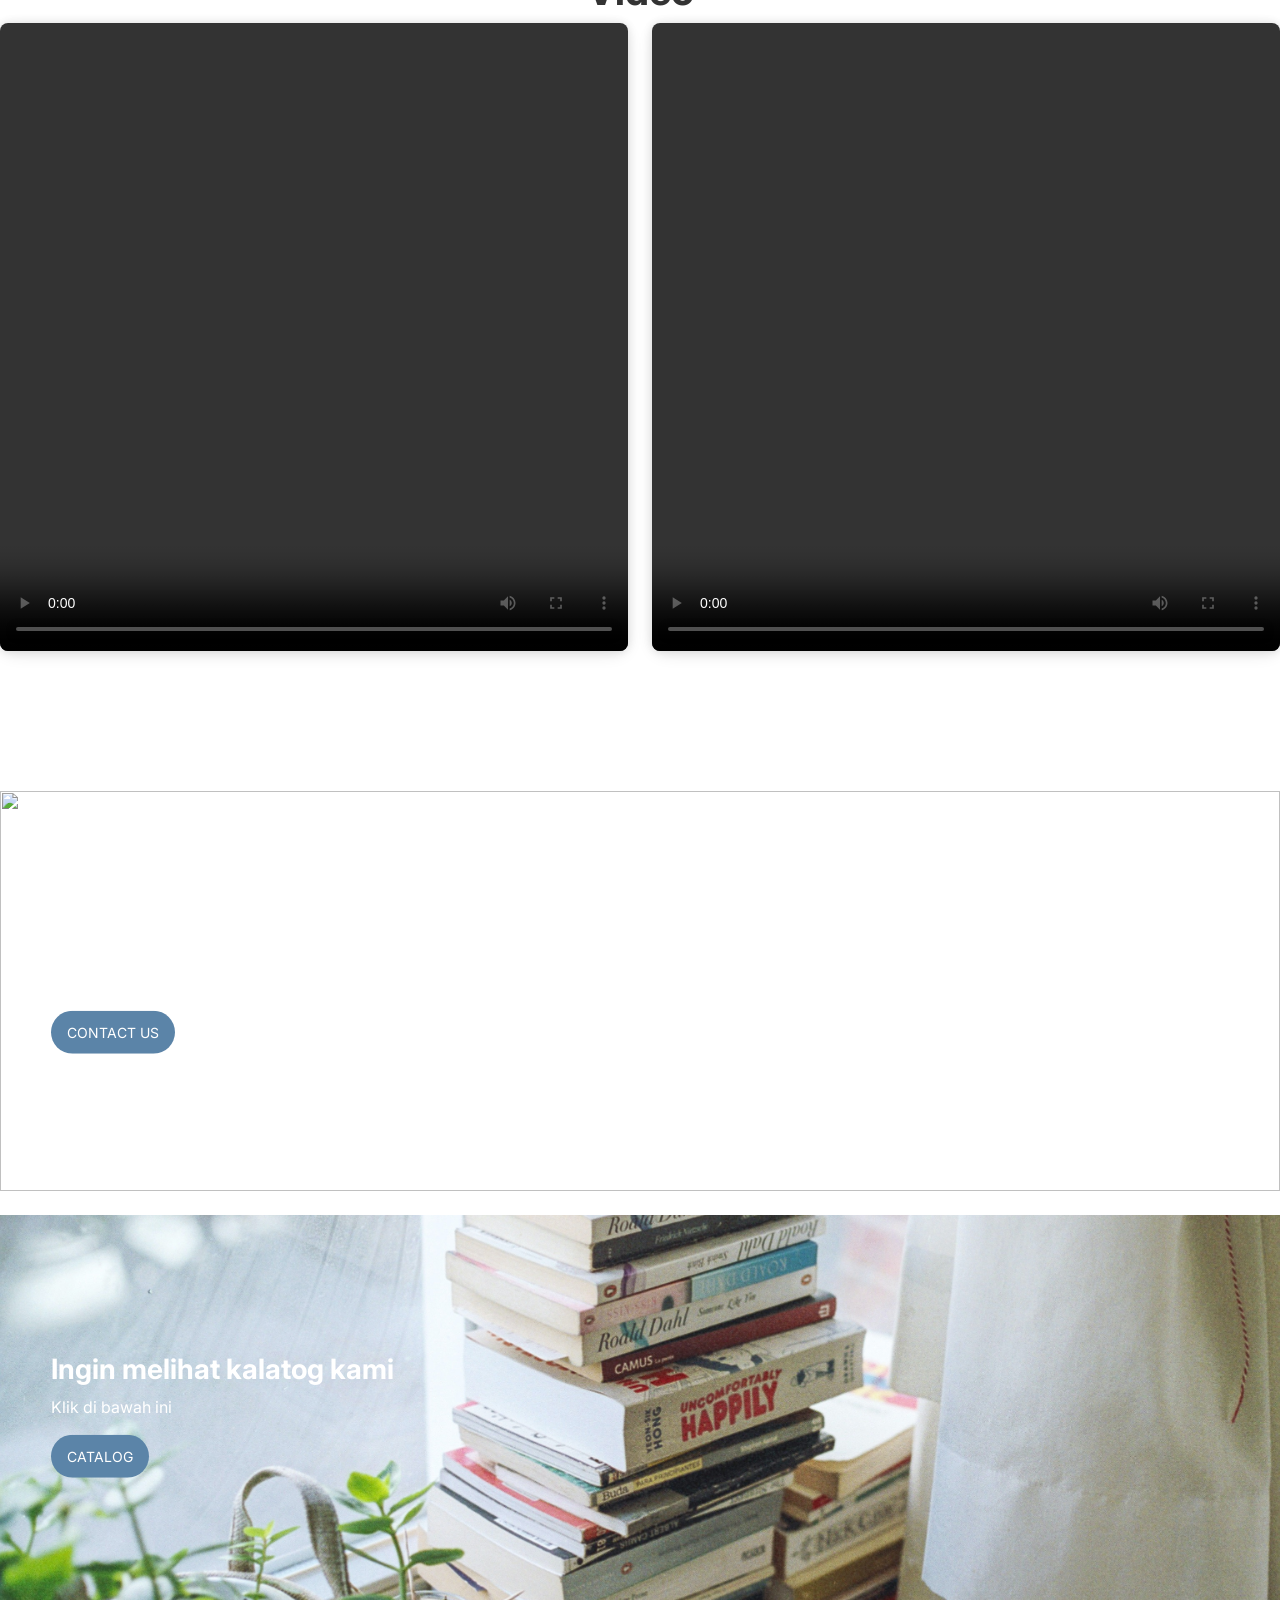
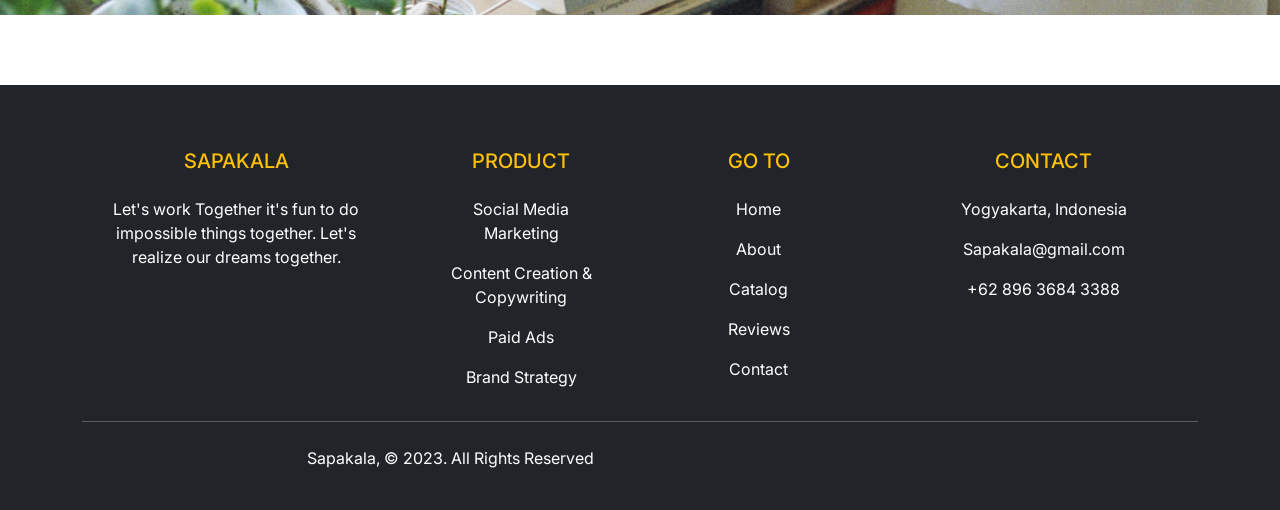
==== commit aa5f5e95: "Update index.html" ====
--- a/index.html
+++ b/index.html
@@ -206,15 +206,16 @@
 
 <section class="Video-section" id="video">
      <h1 class= "fw-bold"> Video</h1>
-    <div class="video-container">
    <div class="row">
   <div class="col-sm-6 mb-3 mb-sm-0">
     <div class="card">
+            <div class="video-container">
             <video controls>
                 <source src="video/1101.mp4" type="video/mp4">  <!-- Ini adalah src untuk file lokal -->
                 Your browser does not support the video tag.
             </video>
           </div>
+    </div>
         </div>
   <div class="col-sm-6">
     <div class="card">
@@ -224,8 +225,9 @@
                 Your browser does not support the video tag.
             </video>
         </div>
-          </div>
-    </div>
+     </div>
+    </div>
+   </div>
 </section>
     
   <section class="banner-container">
@@ -363,3 +365,4 @@
 
 
 
+
